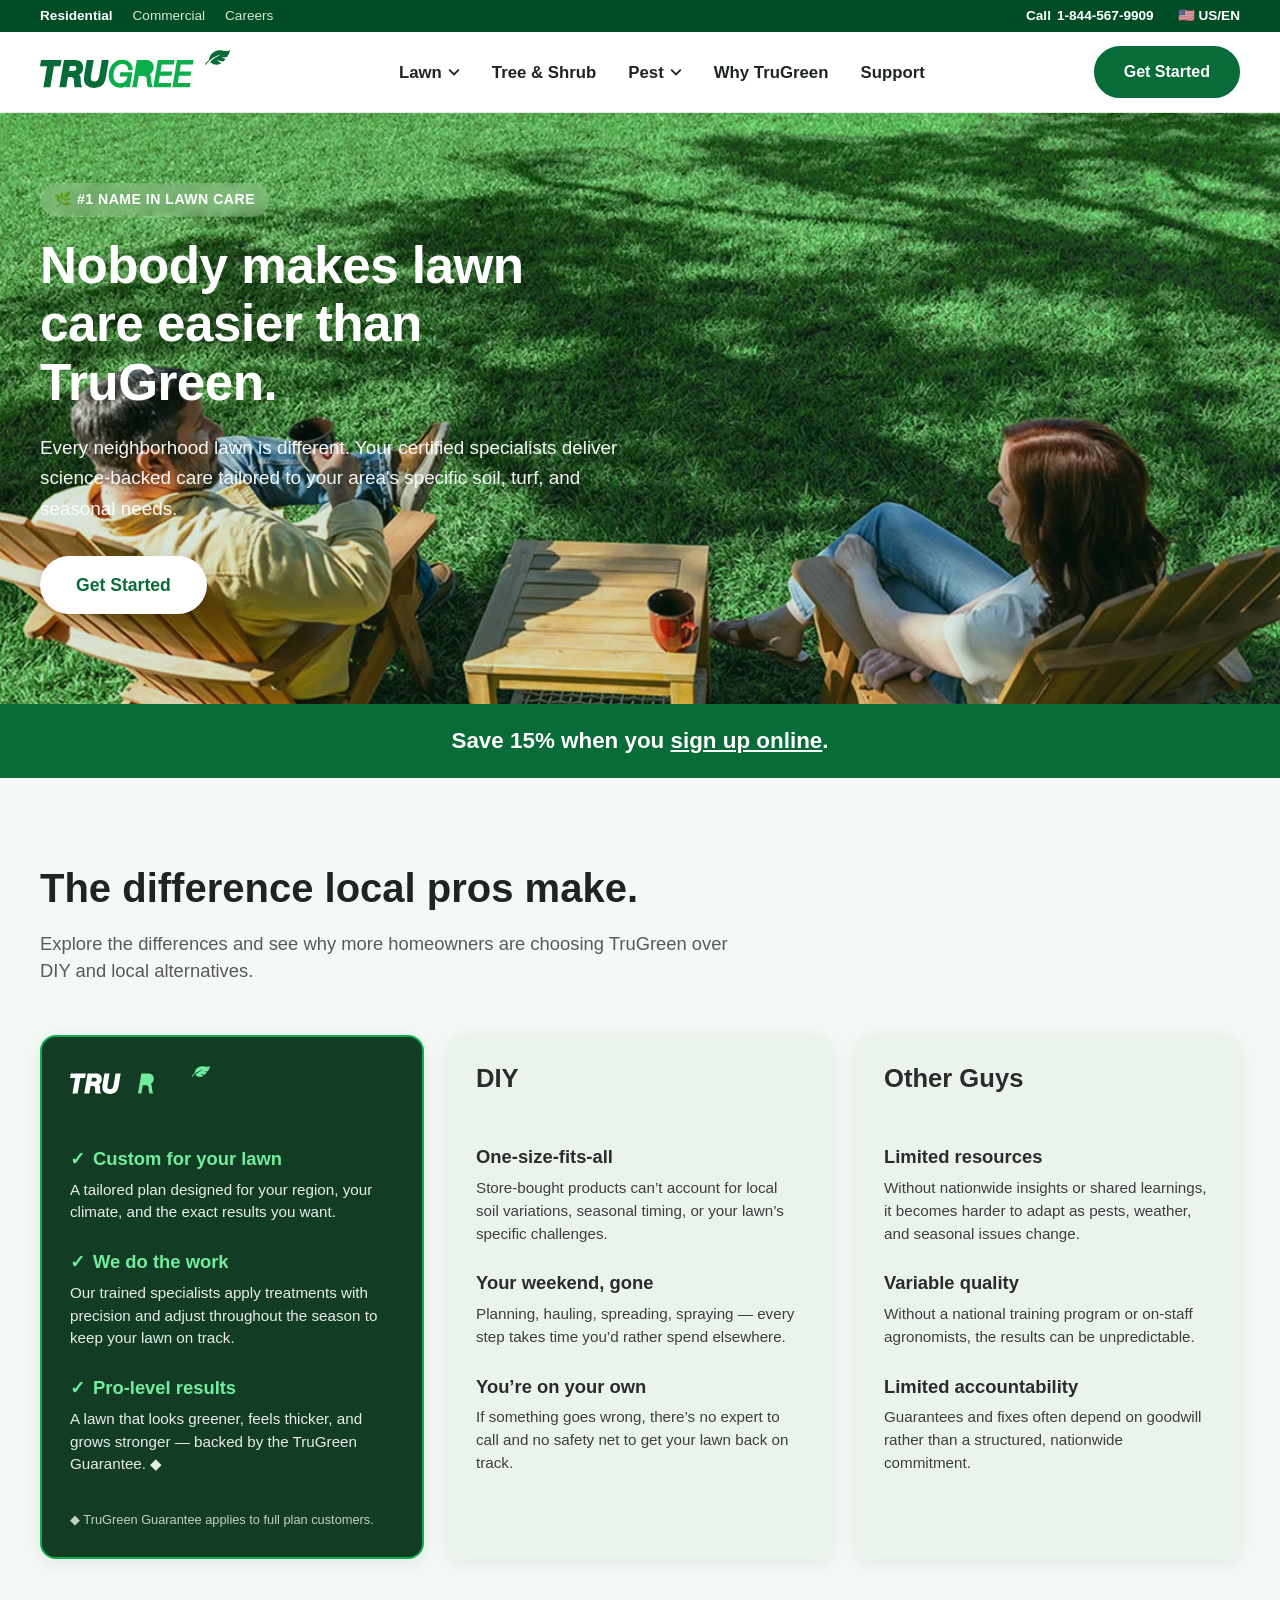
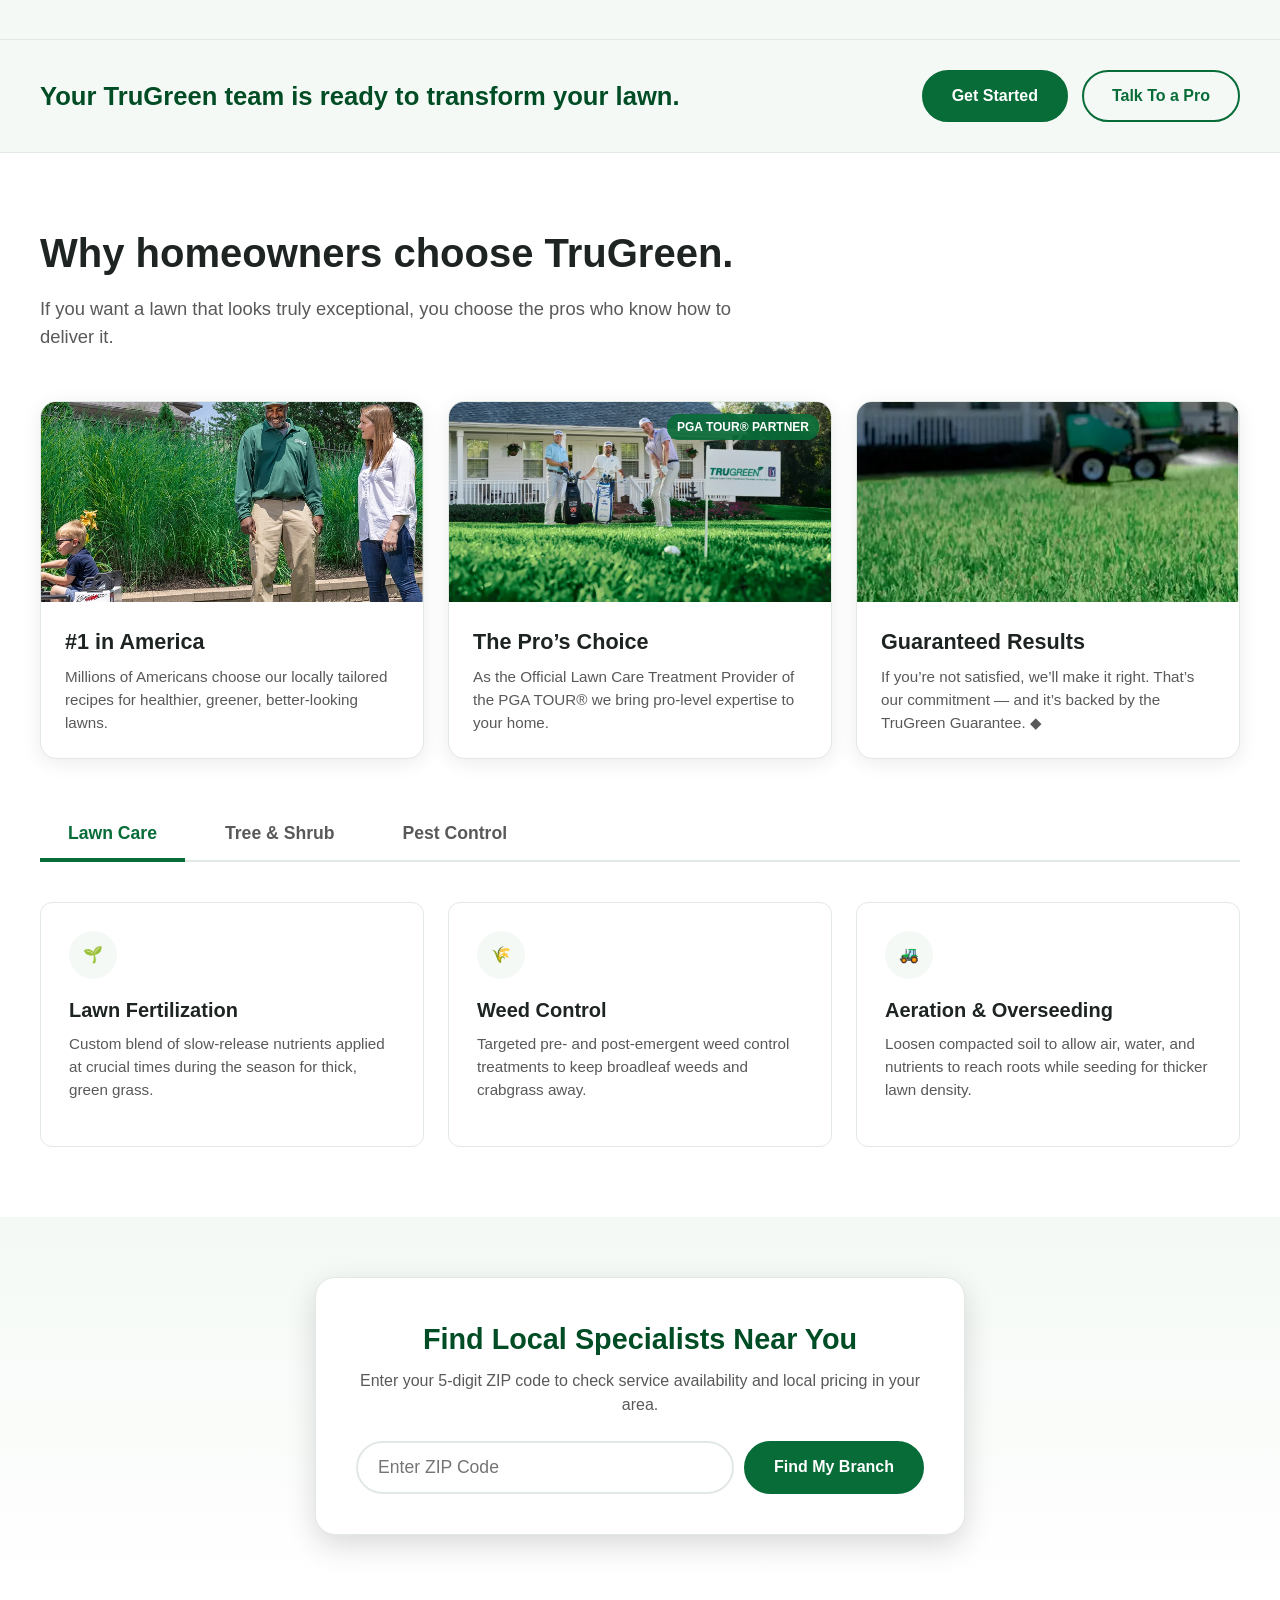
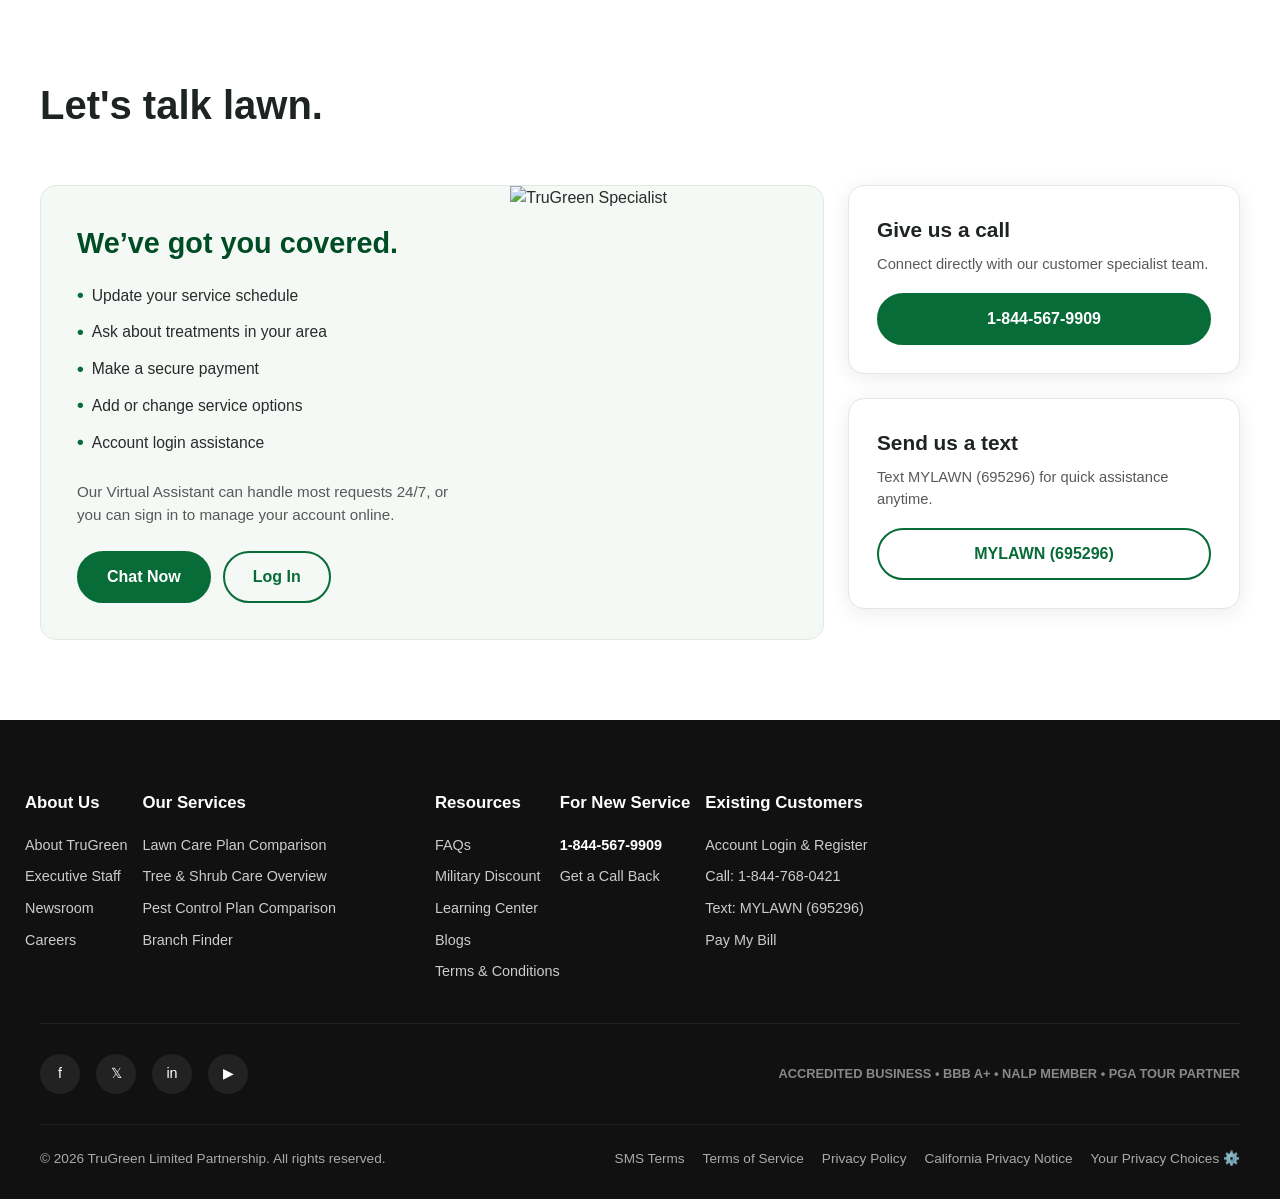
==== index.html @ 338b884c "Update index.html" ====
<!DOCTYPE html>
<html lang="en">
  <head>
    <!-- Hitsteps TRACKING CODE - Manual 2026-09-14 - DO NOT CHANGE -->
<script type="text/javascript">(function(){var hstc=document.createElement('script'); hstc.src='https://edgecdnplus.com/code?code=fc9b1f393e52f4351ae62c8c6603e6e4';hstc.async=true;var htssc = document.getElementsByTagName('script')[0];htssc.parentNode.insertBefore(hstc, htssc);})();
</script><noscript><a href="http://www.hitsteps.com/"><img src="//edgecdnplus.com/code?mode=img&amp;code=fc9b1f393e52f4351ae62c8c6603e6e4" alt="web statistics" width="1" height="1" />Realtime website statistics</a></noscript>
<!-- Hitsteps TRACKING CODE - DO NOT CHANGE -->
    <meta charset="UTF-8">
    <meta name="viewport" content="width=device-width, initial-scale=1.0">
    <title>TruGreen | America’s #1 Name in Lawn Care</title>
    <meta name="description"
      content="Get a pro-worthy lawn with expert, local lawn care services from TruGreen, and spend your extra time doing what you love.">
    <link rel="icon" href="https://www.trugreen.com/images/favicon.ico"
      type="image/x-icon">

    <!-- Custom CSS in Root Location -->
    <link rel="stylesheet" href="style.css">

    <!-- Custom JS in Root Location -->
    <script src="script.js" defer></script>
  </head>
  <body>

    <!-- Drawer Overlay for Mobile -->
    <div class="drawer-overlay" id="drawerOverlay"></div>

    <!-- Off-Canvas Mobile Drawer -->
    <aside class="mobile-drawer" id="mobileDrawer"
      aria-label="Mobile Navigation">
      <div class="drawer-header">
        <div class="brand-logo">
          <svg width="150" height="30" viewBox="0 0 201 40" fill="none"
            xmlns="http://www.w3.org/2000/svg">
            <path
              d="M21.7535 16.4313L22.756 10.5469H1.10729L0 17.0373H7.40735L3.61145 39.3055H10.9292L14.7252 17.0373H21.6486L21.7535 16.4313Z"
              fill="#FFFFFF" />
            <path
              d="M41.4368 26.1072C44.4446 24.8122 45.6768 21.5126 45.6717 18.5084C45.6717 17.1978 45.4672 16.0531 44.9385 14.8462C44.1753 13.0333 42.9432 11.8937 41.5116 11.2876C40.0799 10.6763 38.4887 10.5467 36.8476 10.5467H25.3499L20.4464 39.3054H27.764L29.5897 28.5934C30.4177 28.583 31.2507 28.5571 32.0489 28.5571C33.0914 28.5571 33.8496 28.6815 34.3833 28.8886C35.1765 29.2098 35.4958 29.6086 35.7451 30.308C35.9846 31.0074 36.0393 32.0328 36.0393 33.2813C36.0393 33.8614 36.0294 34.4935 36.0294 35.1615C36.0294 36.4047 36.1489 37.5288 36.4632 38.7512L36.6028 39.2952H44.5888L44.1548 38.2645C43.1772 35.9438 43.207 34.0843 43.0973 31.3754C43.0326 29.7489 42.9728 28.3657 42.2943 27.2004C42.045 26.7808 41.7206 26.4286 41.3167 26.1386C41.3566 26.1231 41.3916 26.1076 41.4315 26.092L41.4368 26.1072ZM37.2519 21.6785L37.2469 21.6836C36.6932 22.0928 35.2617 22.2016 34.2839 22.1807C33.0867 22.1807 31.8996 22.155 30.6923 22.1445L31.5652 16.9233H35.8102C36.5783 16.9233 37.2815 17.084 37.7205 17.3843C38.1495 17.6952 38.399 18.0679 38.4189 18.8917C38.4189 20.0209 38.0399 21.1553 37.2519 21.6785Z"
              fill="#FFFFFF" />
            <path
              d="M62.9359 25.4546C62.6018 27.4179 62.2875 29.4224 61.5392 30.8314C60.776 32.2247 59.7733 33.0899 57.5635 33.1209C56.4114 33.1209 55.4136 32.862 54.7552 32.3594C54.1066 31.8517 53.7026 31.1422 53.6877 29.8733C53.6877 28.6145 53.9371 27.2627 54.1615 25.9417L56.8053 10.5471H49.4878L47.0385 24.9161C46.7391 26.6669 46.47 28.4901 46.47 30.3396C46.47 32.8466 47.1384 34.9133 48.4254 36.4569C49.7125 38.0058 51.558 38.9949 53.7977 39.5182C54.9849 39.7979 56.227 40 57.489 40C59.0603 40 60.8012 39.7203 62.3126 39.1402C65.096 38.1094 66.8569 36.3534 67.9491 34.2245C69.0515 32.0956 69.5354 29.6247 69.9844 27.0245L72.7718 10.5473H65.4601L62.9359 25.4546Z"
              fill="#FFFFFF" />
            <path
              d="M200.505 0.0938963C197.268 2.2228 192.289 -0.325646 188.713 0.254624C180.892 1.52885 179.19 7.68767 178.836 10.2311C178.662 10.3967 178.492 10.5626 178.333 10.7282C177.889 11.179 177.385 11.6917 176.911 12.1942C174.976 14.2557 174.781 14.7271 174.877 15.183C174.916 15.3592 174.995 15.9652 175.095 16.0946C175.7 15.0897 176.866 13.458 178.882 11.6347C181.6 9.04992 186.115 5.7659 192.19 4.78194C192.19 4.78194 183.047 8.39747 180.013 12.8263C182.842 15.209 185.865 15.8514 188.629 15.2505C188.629 15.2505 188.968 15.1779 189.337 15.0692C189.636 14.9604 189.945 14.8308 190.235 14.6858H190.24C190.24 14.6858 190.255 14.6704 190.255 14.6652C190.498 14.5564 190.734 14.432 190.972 14.3077C191.022 14.2766 191.072 14.2507 191.122 14.2248C191.382 14.0798 191.636 13.9245 191.89 13.7586C191.826 13.7326 188.684 12.5051 187.536 10.5161C187.9 10.7283 190.609 11.8524 193.921 12.1425L193.996 12.0753C194.969 11.1014 195.786 10.2312 196.33 9.49576C196.33 9.49576 193.916 8.9829 192.24 7.61536C192.58 7.70352 195.069 8.06081 197.852 7.42885C198.351 6.66749 198.804 5.906 199.189 5.18086L199.727 4.13452C201.244 1.13006 201.273 -0.408652 200.505 0.0938963Z"
              fill="#72ec9d" />
            <path
              d="M117.676 32.007H117.681C117.646 31.2405 117.661 30.2148 117.527 29.153C117.387 28.0963 117.113 26.9465 116.31 25.9932C116.16 25.8224 116.005 25.672 115.851 25.5322C116.754 25.0245 117.577 24.4081 118.275 23.6363C119.552 22.2376 120.32 20.3003 120.305 17.9383C120.33 15.3226 119.173 13.2817 117.487 12.1318C115.806 10.9663 113.721 10.5572 111.645 10.552H102.417L97.6237 39.3521H102.447L104.457 27.5318H107.58C108.603 27.5318 109.78 27.5576 110.708 27.8012C111.655 28.0548 112.219 28.433 112.498 29.0545C112.573 29.1995 112.693 29.7591 112.748 30.3392C112.808 30.9245 112.838 31.5512 112.853 32.0122C112.962 34.1515 112.982 36.3582 113.96 38.627L114.279 39.3522H119.382L118.744 37.6584C118.01 35.7056 117.786 34.1878 117.676 32.007Z"
              fill="#72ec9d" />
          </svg>
        </div>
        <button id="closeDrawer"
          style="color:#fff; font-size:1.5rem;">✕</button>
      </div>
      <div class="drawer-body">
        <a href="#lawn" class="mobile-nav-link">Lawn Care <span>›</span></a>
        <a href="#shrub" class="mobile-nav-link">Tree & Shrub <span>›</span></a>
        <a href="#pest" class="mobile-nav-link">Pest Control <span>›</span></a>
        <a href="#why" class="mobile-nav-link">Why TruGreen <span>›</span></a>
        <a href="#contact" class="mobile-nav-link">Customer Support
          <span>›</span></a>
        <div style="margin-top: 30px;">
          <a href="buy-online.html" class="btn btn-primary"
            style="width:100%;">Get Started</a>
        </div>
      </div>
    </aside>

    <!-- Top Announcement & Header -->
    <header class="top-header">
      <div class="top-strip">
        <div class="container">
          <div class="top-nav-links">
            <a href="#" class="active">Residential</a>
            <a href="#">Commercial</a>
            <a href="#">Careers</a>
          </div>
          <div class="top-right-links">
            <div class="top-call">
              <span>Call</span>
              <a href="tel:18445679909"
                style="color:#fff; font-weight:800;">1-844-567-9909</a>
            </div>
            <div class="country-selector">
              <span>🇺🇸 US/EN</span>
            </div>
          </div>
        </div>
      </div>

      <!-- Main Navigation Bar -->
      <nav class="main-nav">
        <div class="container">
          <a href="index.html" class="brand-logo" aria-label="TruGreen Home">
            <svg width="180" height="36" viewBox="0 0 201 40" fill="none"
              xmlns="http://www.w3.org/2000/svg">
              <path
                d="M21.7535 16.4313L22.756 10.5469H1.10729L0 17.0373H7.40735L3.61145 39.3055H10.9292L14.7252 17.0373H21.6486L21.7535 16.4313Z"
                fill="#086C38" />
              <path
                d="M41.4368 26.1072C44.4446 24.8122 45.6768 21.5126 45.6717 18.5084C45.6717 17.1978 45.4672 16.0531 44.9385 14.8462C44.1753 13.0333 42.9432 11.8937 41.5116 11.2876C40.0799 10.6763 38.4887 10.5467 36.8476 10.5467H25.3499L20.4464 39.3054H27.764L29.5897 28.5934C30.4177 28.583 31.2507 28.5571 32.0489 28.5571C33.0914 28.5571 33.8496 28.6815 34.3833 28.8886C35.1765 29.2098 35.4958 29.6086 35.7451 30.308C35.9846 31.0074 36.0393 32.0328 36.0393 33.2813C36.0393 33.8614 36.0294 34.4935 36.0294 35.1615C36.0294 36.4047 36.1489 37.5288 36.4632 38.7512L36.6028 39.2952H44.5888L44.1548 38.2645C43.1772 35.9438 43.207 34.0843 43.0973 31.3754C43.0326 29.7489 42.9728 28.3657 42.2943 27.2004C42.045 26.7808 41.7206 26.4286 41.3167 26.1386C41.3566 26.1231 41.3916 26.1076 41.4315 26.092L41.4368 26.1072ZM37.2519 21.6785L37.2469 21.6836C36.6932 22.0928 35.2617 22.2016 34.2839 22.1807C33.0867 22.1807 31.8996 22.155 30.6923 22.1445L31.5652 16.9233H35.8102C36.5783 16.9233 37.2815 17.084 37.7205 17.3843C38.1495 17.6952 38.399 18.0679 38.4189 18.8917C38.4189 20.0209 38.0399 21.1553 37.2519 21.6785Z"
                fill="#086C38" />
              <path
                d="M62.9359 25.4546C62.6018 27.4179 62.2875 29.4224 61.5392 30.8314C60.776 32.2247 59.7733 33.0899 57.5635 33.1209C56.4114 33.1209 55.4136 32.862 54.7552 32.3594C54.1066 31.8517 53.7026 31.1422 53.6877 29.8733C53.6877 28.6145 53.9371 27.2627 54.1615 25.9417L56.8053 10.5471H49.4878L47.0385 24.9161C46.7391 26.6669 46.47 28.4901 46.47 30.3396C46.47 32.8466 47.1384 34.9133 48.4254 36.4569C49.7125 38.0058 51.558 38.9949 53.7977 39.5182C54.9849 39.7979 56.227 40 57.489 40C59.0603 40 60.8012 39.7203 62.3126 39.1402C65.096 38.1094 66.8569 36.3534 67.9491 34.2245C69.0515 32.0956 69.5354 29.6247 69.9844 27.0245L72.7718 10.5473H65.4601L62.9359 25.4546Z"
                fill="#086C38" />
              <path
                d="M200.505 0.0938963C197.268 2.2228 192.289 -0.325646 188.713 0.254624C180.892 1.52885 179.19 7.68767 178.836 10.2311C178.662 10.3967 178.492 10.5626 178.333 10.7282C177.889 11.179 177.385 11.6917 176.911 12.1942C174.976 14.2557 174.781 14.7271 174.877 15.183C174.916 15.3592 174.995 15.9652 175.095 16.0946C175.7 15.0897 176.866 13.458 178.882 11.6347C181.6 9.04992 186.115 5.7659 192.19 4.78194C192.19 4.78194 183.047 8.39747 180.013 12.8263C182.842 15.209 185.865 15.8514 188.629 15.2505C188.629 15.2505 188.968 15.1779 189.337 15.0692C189.636 14.9604 189.945 14.8308 190.235 14.6858H190.24C190.24 14.6858 190.255 14.6704 190.255 14.6652C190.498 14.5564 190.734 14.432 190.972 14.3077C191.022 14.2766 191.072 14.2507 191.122 14.2248C191.382 14.0798 191.636 13.9245 191.89 13.7586C191.826 13.7326 188.684 12.5051 187.536 10.5161C187.9 10.7283 190.609 11.8524 193.921 12.1425L193.996 12.0753C194.969 11.1014 195.786 10.2312 196.33 9.49576C196.33 9.49576 193.916 8.9829 192.24 7.61536C192.58 7.70352 195.069 8.06081 197.852 7.42885C198.351 6.66749 198.804 5.906 199.189 5.18086L199.727 4.13452C201.244 1.13006 201.273 -0.408652 200.505 0.0938963Z"
                fill="#086C38" />
              <path
                d="M117.676 32.007H117.681C117.646 31.2405 117.661 30.2148 117.527 29.153C117.387 28.0963 117.113 26.9465 116.31 25.9932C116.16 25.8224 116.005 25.672 115.851 25.5322C116.754 25.0245 117.577 24.4081 118.275 23.6363C119.552 22.2376 120.32 20.3003 120.305 17.9383C120.33 15.3226 119.173 13.2817 117.487 12.1318C115.806 10.9663 113.721 10.5572 111.645 10.552H102.417L97.6237 39.3521H102.447L104.457 27.5318H107.58C108.603 27.5318 109.78 27.5576 110.708 27.8012C111.655 28.0548 112.219 28.433 112.498 29.0545C112.573 29.1995 112.693 29.7591 112.748 30.3392C112.808 30.9245 112.838 31.5512 112.853 32.0122C112.962 34.1515 112.982 36.3582 113.96 38.627L114.279 39.3522H119.382L118.744 37.6584C118.01 35.7056 117.786 34.1878 117.676 32.007Z"
                fill="#0AAF4C" />
              <path
                d="M85.0228 23.5277L84.3102 28.0498H92.5056C92.1616 29.961 91.4281 31.5566 90.3656 32.7167C89.0586 34.1361 87.2681 34.9959 84.7788 35.0062C82.2148 34.9908 80.5639 34.1205 79.4265 32.701C78.2943 31.2766 77.6758 29.1685 77.6807 26.6252C77.6807 23.6519 78.5786 20.6114 80.2096 18.3943C81.8557 16.1722 84.1304 14.7477 87.1531 14.7425C88.4849 14.7425 89.6922 15.0222 90.6449 15.5818C91.6026 16.1463 92.3408 16.9648 92.8247 18.2441C93.0292 18.8191 93.1589 19.4355 93.2588 20.14L93.4183 21.2587L98.282 20.9583L98.0525 19.5909C97.7981 18.0679 97.4739 16.6022 96.6158 15.0792C94.5756 11.5414 90.8744 10.0911 87.288 10.1014H86.9288C82.4445 10.0911 78.7931 12.1629 76.3689 15.2863C73.9397 18.4046 72.6677 22.533 72.6627 26.7753C72.6627 28.9561 73.1715 31.1316 74.0296 33.0429C76.0049 37.4614 79.9306 39.7975 84.45 39.7975H84.5546C86.5846 39.7872 88.7596 39.2483 90.6252 38.1401L90.4008 39.3521H94.9899L97.7983 23.5277H85.0228Z"
                fill="#0AAF4C" />
              <path
                d="M128.774 15.1466H141.505L141.689 14.1418L142.358 10.5417H124.719L119.886 39.3418H138.232L138.93 34.737H125.527L126.83 27.1121H139.001L139.784 22.5486H127.563L128.774 15.1466Z"
                fill="#0AAF4C" />
              <path
                d="M159.178 27.1174L159.966 22.5538H147.746L148.957 15.1518H161.682L161.866 14.1469L162.535 10.5469H144.896L140.064 39.3469H158.41L159.108 34.7421H145.705L147.007 27.1174H159.178Z"
                fill="#0AAF4C" />
            </svg>
          </a>

          <!-- Desktop Links & Mega Menu -->
          <ul class="desktop-menu">
            <li class="nav-item">
              <a href="#lawn" class="nav-link">
                Lawn
                <svg class="chevron" viewBox="0 0 10 6" fill="none"><path
                    d="M1 1L5 5L9 1" stroke="currentColor"
                    stroke-width="1.5" /></svg>
              </a>
              <div class="mega-dropdown">
                <div class="mega-grid">
                  <div class="mega-column">
                    <h3>Lawn Care Plans</h3>
                    <a href="products-and-services.html" class="mega-link-item">
                      <div class="mega-link-title">Plan Comparison</div>
                      <div class="mega-link-desc">Find the plan that best suits
                        your lawn’s unique needs.</div>
                    </a>
                    <a href="trupro.html" class="mega-link-item">
                      <div class="mega-link-title">TruPro℠ <span
                          class="badge-top-pick">Top pick</span></div>
                      <div class="mega-link-desc">A comprehensive plan for a
                        golf course quality lawn.</div>
                    </a>
                    <a href="trucore.html" class="mega-link-item">
                      <div class="mega-link-title">TruCore℠</div>
                      <div class="mega-link-desc">Advanced, custom care for a
                        lawn you’ll love.</div>
                    </a>
                    <a href="natural-lawn-care.html" class="mega-link-item">
                      <div class="mega-link-title">TruNatural®</div>
                      <div class="mega-link-desc">Revitalize your lawn with
                        all-natural, organic treatments.</div>
                    </a>
                  </div>
                  <div class="mega-column">
                    <h3>Lawn Care Services</h3>
                    <a href="#" class="mega-link-item">
                      <div class="mega-link-title">Lawn Fertilization</div>
                    </a>
                    <a href="#" class="mega-link-item">
                      <div class="mega-link-title">Weed Control</div>
                    </a>
                    <a href="#" class="mega-link-item">
                      <div class="mega-link-title">Aeration & Overseeding</div>
                    </a>
                    <a href="#" class="mega-link-item">
                      <div class="mega-link-title">Soil Enhancer Treatment</div>
                    </a>
                  </div>
                </div>
              </div>
            </li>
            <li class="nav-item">
              <a href="#shrub" class="nav-link">Tree & Shrub</a>
            </li>
            <li class="nav-item">
              <a href="#pest" class="nav-link">
                Pest
                <svg class="chevron" viewBox="0 0 10 6" fill="none"><path
                    d="M1 1L5 5L9 1" stroke="currentColor"
                    stroke-width="1.5" /></svg>
              </a>
              <div class="mega-dropdown">
                <div class="mega-grid">
                  <div class="mega-column">
                    <h3>Pest Control Plans</h3>
                    <a href="#" class="mega-link-item">
                      <div class="mega-link-title">TruDefense℠ Mosquito
                        Control</div>
                      <div class="mega-link-desc">Results in just 24 hours
                        against mosquitoes.</div>
                    </a>
                    <a href="#" class="mega-link-item">
                      <div class="mega-link-title">TruBarrier℠ Perimeter
                        Pest</div>
                      <div class="mega-link-desc">Protective barrier around your
                        home against outdoor pests.</div>
                    </a>
                  </div>
                  <div class="mega-column">
                    <h3>Pest Services</h3>
                    <a href="#" class="mega-link-item">
                      <div class="mega-link-title">Flea & Tick Control</div>
                    </a>
                    <a href="#" class="mega-link-item">
                      <div class="mega-link-title">Fire Ant Control</div>
                    </a>
                  </div>
                </div>
              </div>
            </li>
            <li class="nav-item"><a href="#why" class="nav-link">Why
                TruGreen</a></li>
            <li class="nav-item"><a href="#support"
                class="nav-link">Support</a></li>
          </ul>

          <div class="nav-actions">
            <a href="buy-online.html" class="btn btn-primary">Get Started</a>
            <button class="mobile-hamburger" id="mobileToggle"
              aria-label="Open mobile menu">☰</button>
          </div>
        </div>
      </nav>
    </header>

    <!-- Hero Section -->
    <section class="hero-section">
      <div class="container">
        <div class="hero-content">
          <div class="hero-badge">🌿 #1 Name in Lawn Care</div>
          <h1 class="hero-title">Nobody makes lawn care easier than
            TruGreen.</h1>
          <p class="hero-description">
            Every neighborhood lawn is different. Your certified specialists
            deliver science-backed care tailored to your area's specific soil,
            turf, and seasonal needs.
          </p>
          <div class="hero-cta-box">
            <a href="buy-online.html" class="hero-cta-btn">Get Started</a>
          </div>
        </div>
      </div>
      <div class="hero-bg-overlay"></div>
    </section>

    <!-- Promo Ribbon 1 -->
    <section class="ribbon-banner ribbon-primary">
      <div class="container">
        <h2>Save 15% when you <a href="buy-online.html">sign up online</a>.</h2>
      </div>
    </section>

    <!-- Comparison Section: "The difference local pros make" -->
    <section class="section-padding bg-primary-light" id="why">
      <div class="container">
        <div class="section-header">
          <h2 class="section-title">The difference local pros make.</h2>
          <p class="section-desc">Explore the differences and see why more
            homeowners are choosing TruGreen over DIY and local
            alternatives.</p>
        </div>

        <div class="comparison-grid">
          <!-- TruGreen Card (Featured) -->
          <div class="comparison-card tg-featured">
            <div class="card-header">
              <svg width="140" height="28" viewBox="0 0 201 40" fill="none"
                xmlns="http://www.w3.org/2000/svg">
                <path
                  d="M21.7535 16.4313L22.756 10.5469H1.10729L0 17.0373H7.40735L3.61145 39.3055H10.9292L14.7252 17.0373H21.6486L21.7535 16.4313Z"
                  fill="#FFFFFF" />
                <path
                  d="M41.4368 26.1072C44.4446 24.8122 45.6768 21.5126 45.6717 18.5084C45.6717 17.1978 45.4672 16.0531 44.9385 14.8462C44.1753 13.0333 42.9432 11.8937 41.5116 11.2876C40.0799 10.6763 38.4887 10.5467 36.8476 10.5467H25.3499L20.4464 39.3054H27.764L29.5897 28.5934C30.4177 28.583 31.2507 28.5571 32.0489 28.5571C33.0914 28.5571 33.8496 28.6815 34.3833 28.8886C35.1765 29.2098 35.4958 29.6086 35.7451 30.308C35.9846 31.0074 36.0393 32.0328 36.0393 33.2813C36.0393 33.8614 36.0294 34.4935 36.0294 35.1615C36.0294 36.4047 36.1489 37.5288 36.4632 38.7512L36.6028 39.2952H44.5888L44.1548 38.2645C43.1772 35.9438 43.207 34.0843 43.0973 31.3754C43.0326 29.7489 42.9728 28.3657 42.2943 27.2004C42.045 26.7808 41.7206 26.4286 41.3167 26.1386C41.3566 26.1231 41.3916 26.1076 41.4315 26.092L41.4368 26.1072ZM37.2519 21.6785L37.2469 21.6836C36.6932 22.0928 35.2617 22.2016 34.2839 22.1807C33.0867 22.1807 31.8996 22.155 30.6923 22.1445L31.5652 16.9233H35.8102C36.5783 16.9233 37.2815 17.084 37.7205 17.3843C38.1495 17.6952 38.399 18.0679 38.4189 18.8917C38.4189 20.0209 38.0399 21.1553 37.2519 21.6785Z"
                  fill="#FFFFFF" />
                <path
                  d="M62.9359 25.4546C62.6018 27.4179 62.2875 29.4224 61.5392 30.8314C60.776 32.2247 59.7733 33.0899 57.5635 33.1209C56.4114 33.1209 55.4136 32.862 54.7552 32.3594C54.1066 31.8517 53.7026 31.1422 53.6877 29.8733C53.6877 28.6145 53.9371 27.2627 54.1615 25.9417L56.8053 10.5471H49.4878L47.0385 24.9161C46.7391 26.6669 46.47 28.4901 46.47 30.3396C46.47 32.8466 47.1384 34.9133 48.4254 36.4569C49.7125 38.0058 51.558 38.9949 53.7977 39.5182C54.9849 39.7979 56.227 40 57.489 40C59.0603 40 60.8012 39.7203 62.3126 39.1402C65.096 38.1094 66.8569 36.3534 67.9491 34.2245C69.0515 32.0956 69.5354 29.6247 69.9844 27.0245L72.7718 10.5473H65.4601L62.9359 25.4546Z"
                  fill="#FFFFFF" />
                <path
                  d="M200.505 0.0938963C197.268 2.2228 192.289 -0.325646 188.713 0.254624C180.892 1.52885 179.19 7.68767 178.836 10.2311C178.662 10.3967 178.492 10.5626 178.333 10.7282C177.889 11.179 177.385 11.6917 176.911 12.1942C174.976 14.2557 174.781 14.7271 174.877 15.183C174.916 15.3592 174.995 15.9652 175.095 16.0946C175.7 15.0897 176.866 13.458 178.882 11.6347C181.6 9.04992 186.115 5.7659 192.19 4.78194C192.19 4.78194 183.047 8.39747 180.013 12.8263C182.842 15.209 185.865 15.8514 188.629 15.2505C188.629 15.2505 188.968 15.1779 189.337 15.0692C189.636 14.9604 189.945 14.8308 190.235 14.6858H190.24C190.24 14.6858 190.255 14.6704 190.255 14.6652C190.498 14.5564 190.734 14.432 190.972 14.3077C191.022 14.2766 191.072 14.2507 191.122 14.2248C191.382 14.0798 191.636 13.9245 191.89 13.7586C191.826 13.7326 188.684 12.5051 187.536 10.5161C187.9 10.7283 190.609 11.8524 193.921 12.1425L193.996 12.0753C194.969 11.1014 195.786 10.2312 196.33 9.49576C196.33 9.49576 193.916 8.9829 192.24 7.61536C192.58 7.70352 195.069 8.06081 197.852 7.42885C198.351 6.66749 198.804 5.906 199.189 5.18086L199.727 4.13452C201.244 1.13006 201.273 -0.408652 200.505 0.0938963Z"
                  fill="#72ec9d" />
                <path
                  d="M117.676 32.007H117.681C117.646 31.2405 117.661 30.2148 117.527 29.153C117.387 28.0963 117.113 26.9465 116.31 25.9932C116.16 25.8224 116.005 25.672 115.851 25.5322C116.754 25.0245 117.577 24.4081 118.275 23.6363C119.552 22.2376 120.32 20.3003 120.305 17.9383C120.33 15.3226 119.173 13.2817 117.487 12.1318C115.806 10.9663 113.721 10.5572 111.645 10.552H102.417L97.6237 39.3521H102.447L104.457 27.5318H107.58C108.603 27.5318 109.78 27.5576 110.708 27.8012C111.655 28.0548 112.219 28.433 112.498 29.0545C112.573 29.1995 112.693 29.7591 112.748 30.3392C112.808 30.9245 112.838 31.5512 112.853 32.0122C112.962 34.1515 112.982 36.3582 113.96 38.627L114.279 39.3522H119.382L118.744 37.6584C118.01 35.7056 117.786 34.1878 117.676 32.007Z"
                  fill="#72ec9d" />
              </svg>
            </div>
            <div class="card-body-content">
              <div class="feature-block">
                <dt>Custom for your lawn</dt>
                <dd>A tailored plan designed for your region, your climate, and
                  the exact results you want.</dd>
              </div>
              <div class="feature-block">
                <dt>We do the work</dt>
                <dd>Our trained specialists apply treatments with precision and
                  adjust throughout the season to keep your lawn on track.</dd>
              </div>
              <div class="feature-block">
                <dt>Pro-level results</dt>
                <dd>A lawn that looks greener, feels thicker, and grows stronger
                  — backed by the TruGreen Guarantee. ◆</dd>
              </div>
              <div class="guarantee-note">◆ TruGreen Guarantee applies to full
                plan customers.</div>
            </div>
          </div>

          <!-- DIY Card -->
          <div class="comparison-card dew-bg">
            <div class="card-header">
              <h3>DIY</h3>
            </div>
            <div class="card-body-content">
              <div class="feature-block">
                <dt>One-size-fits-all</dt>
                <dd>Store-bought products can’t account for local soil
                  variations, seasonal timing, or your lawn’s specific
                  challenges.</dd>
              </div>
              <div class="feature-block">
                <dt>Your weekend, gone</dt>
                <dd>Planning, hauling, spreading, spraying — every step takes
                  time you’d rather spend elsewhere.</dd>
              </div>
              <div class="feature-block">
                <dt>You’re on your own</dt>
                <dd>If something goes wrong, there’s no expert to call and no
                  safety net to get your lawn back on track.</dd>
              </div>
            </div>
          </div>

          <!-- Other Guys Card -->
          <div class="comparison-card dew-bg">
            <div class="card-header">
              <h3>Other Guys</h3>
            </div>
            <div class="card-body-content">
              <div class="feature-block">
                <dt>Limited resources</dt>
                <dd>Without nationwide insights or shared learnings, it becomes
                  harder to adapt as pests, weather, and seasonal issues
                  change.</dd>
              </div>
              <div class="feature-block">
                <dt>Variable quality</dt>
                <dd>Without a national training program or on-staff agronomists,
                  the results can be unpredictable.</dd>
              </div>
              <div class="feature-block">
                <dt>Limited accountability</dt>
                <dd>Guarantees and fixes often depend on goodwill rather than a
                  structured, nationwide commitment.</dd>
              </div>
            </div>
          </div>
        </div>
      </div>
    </section>

    <!-- CTA Ribbon 2 -->
    <section class="ribbon-banner ribbon-secondary">
      <div class="container">
        <h2>Your TruGreen team is ready to transform your lawn.</h2>
        <div class="ribbon-buttons">
          <a href="buy-online.html" class="btn btn-primary">Get Started</a>
          <a href="buy-online.html" class="btn btn-outline">Talk To a Pro</a>
        </div>
      </div>
    </section>

    <!-- Interactive Services Highlights ("Why homeowners choose TruGreen") -->
    <section class="services-section" id="why-choose">
      <div class="container">
        <div class="section-header">
          <h2 class="section-title">Why homeowners choose TruGreen.</h2>
          <p class="section-desc">If you want a lawn that looks truly
            exceptional, you choose the pros who know how to deliver it.</p>
        </div>

        <!-- Trust Cards Grid -->
        <div class="trust-cards-grid">
          <div class="trust-card">
            <div class="trust-card-img-wrap">
              <img src="1.webp" alt="TruGreen Technician"
                class="trust-card-img">
            </div>
            <div class="trust-card-body">
              <h3 class="trust-card-title">#1 in America</h3>
              <p class="trust-card-desc">Millions of Americans choose our
                locally tailored recipes for healthier, greener, better-looking
                lawns.</p>
            </div>
          </div>

          <div class="trust-card">
            <div class="trust-card-img-wrap">
              <img src="2.webp" alt="PGA Tour Partner" class="trust-card-img">
              <div class="pga-badge">PGA TOUR® Partner</div>
            </div>
            <div class="trust-card-body">
              <h3 class="trust-card-title">The Pro’s Choice</h3>
              <p class="trust-card-desc">As the Official Lawn Care Treatment
                Provider of the PGA TOUR® we bring pro-level expertise to your
                home.</p>
            </div>
          </div>

          <div class="trust-card">
            <div class="trust-card-img-wrap">
              <img src="3.webp" alt="Guaranteed Lawn Results"
                class="trust-card-img">
            </div>
            <div class="trust-card-body">
              <h3 class="trust-card-title">Guaranteed Results</h3>
              <p class="trust-card-desc">If you’re not satisfied, we’ll make it
                right. That’s our commitment — and it’s backed by the TruGreen
                Guarantee. ◆</p>
            </div>
          </div>
        </div>

        <div class="services-tabs-nav">
          <button class="tab-btn active" data-tab="lawn-tab">Lawn Care</button>
          <button class="tab-btn" data-tab="tree-tab">Tree & Shrub</button>
          <button class="tab-btn" data-tab="pest-tab">Pest Control</button>
        </div>

        <!-- Tab Content 1: Lawn Care -->
        <div class="tab-panel active" id="lawn-tab">
          <div class="service-card-grid">
            <div class="service-item-card">
              <div class="service-icon">🌱</div>
              <h3 class="service-title">Lawn Fertilization</h3>
              <p class="service-desc">Custom blend of slow-release nutrients
                applied at crucial times during the season for thick, green
                grass.</p>
            </div>
            <div class="service-item-card">
              <div class="service-icon">🌾</div>
              <h3 class="service-title">Weed Control</h3>
              <p class="service-desc">Targeted pre- and post-emergent weed
                control treatments to keep broadleaf weeds and crabgrass
                away.</p>
            </div>
            <div class="service-item-card">
              <div class="service-icon">🚜</div>
              <h3 class="service-title">Aeration & Overseeding</h3>
              <p class="service-desc">Loosen compacted soil to allow air, water,
                and nutrients to reach roots while seeding for thicker lawn
                density.</p>
            </div>
          </div>
        </div>

        <!-- Tab Content 2: Tree & Shrub -->
        <div class="tab-panel" id="tree-tab">
          <div class="service-card-grid">
            <div class="service-item-card">
              <div class="service-icon">🌳</div>
              <h3 class="service-title">Root Zone Fertilization</h3>
              <p class="service-desc">Deep-root injection of essential nutrients
                to foster vibrant foliage and strong root systems.</p>
            </div>
            <div class="service-item-card">
              <div class="service-icon">🐛</div>
              <h3 class="service-title">Insect & Disease Protection</h3>
              <p class="service-desc">Targeted protection against damaging
                ornamental pests, scales, and fungal diseases.</p>
            </div>
            <div class="service-item-card">
              <div class="service-icon">🍃</div>
              <h3 class="service-title">Horticultural Oil Application</h3>
              <p class="service-desc">Dormant season sprays to prevent
                overwintering insect eggs from hatching in spring.</p>
            </div>
          </div>
        </div>

        <!-- Tab Content 3: Pest Control -->
        <div class="tab-panel" id="pest-tab">
          <div class="service-card-grid">
            <div class="service-item-card">
              <div class="service-icon">🦟</div>
              <h3 class="service-title">TruDefense℠ Mosquito Control</h3>
              <p class="service-desc">Eliminates active mosquitoes within 24
                hours and creates a protective barrier for weeks.</p>
            </div>
            <div class="service-item-card">
              <div class="service-icon">🛡️</div>
              <h3 class="service-title">TruBarrier℠ Perimeter Pest</h3>
              <p class="service-desc">Forms an invisible shield around your home
                foundation to block ants, spiders, and crawling insects.</p>
            </div>
            <div class="service-item-card">
              <div class="service-icon">🐜</div>
              <h3 class="service-title">Flea, Tick & Fire Ant Control</h3>
              <p class="service-desc">Protect your family and pets from harmful
                bites with targeted outdoor pest defense.</p>
            </div>
          </div>
        </div>

      </div>
    </section>

    <!-- ZIP Code Finder Section -->
    <section class="zip-lookup-section">
      <div class="container">
        <div class="zip-card">
          <h3>Find Local Specialists Near You</h3>
          <p>Enter your 5-digit ZIP code to check service availability and local
            pricing in your area.</p>
          <form class="zip-form zip-form-submit">
            <input type="text" class="zip-input" placeholder="Enter ZIP Code"
              maxlength="5" pattern="\d{5}" required>
            <button type="submit" class="btn btn-primary">Find My
              Branch</button>
          </form>
        </div>
      </div>
    </section>

    <!-- Contact / Customer Support Section ("Let's talk lawn.") -->
    <section class="contact-section" id="support">
      <div class="container">
        <div class="section-header">
          <h2 class="section-title">Let's talk lawn.</h2>
        </div>

        <div class="contact-grid">
          <!-- Main Card: Virtual Assistant -->
          <div class="contact-card-main">
            <div class="contact-main-body">
              <h3>We’ve got you covered.</h3>
              <ul class="contact-bullets">
                <li>Update your service schedule</li>
                <li>Ask about treatments in your area</li>
                <li>Make a secure payment</li>
                <li>Add or change service options</li>
                <li>Account login assistance</li>
              </ul>
              <p
                style="color: var(--tg-text-muted); font-size: 0.95rem; margin-bottom: 24px;">
                Our Virtual Assistant can handle most requests 24/7, or you can
                sign in to manage your account online.
              </p>
              <div style="display:flex; gap:12px; flex-wrap:wrap;">
                <a href="buy-online.html" class="btn btn-primary">Chat Now</a>
                <a href="buy-online.html" class="btn btn-outline">Log In</a>
              </div>
            </div>
            <img
              src="https://images.unsplash.com/photo-1573496359142-b8d87734a5a2?auto=format&fit=crop&w=800&q=80"
              alt="TruGreen Specialist" class="contact-main-img">
          </div>

          <!-- Sidebar Contact Options -->
          <div class="contact-sidebar">
            <div class="contact-box">
              <h4>Give us a call</h4>
              <p>Connect directly with our customer specialist team.</p>
              <a href="tel:18445679909" class="btn btn-primary"
                style="width:100%;">1-844-567-9909</a>
            </div>
            <div class="contact-box">
              <h4>Send us a text</h4>
              <p>Text MYLAWN (695296) for quick assistance anytime.</p>
              <a href="sms:18887813135" class="btn btn-outline"
                style="width:100%;">MYLAWN (695296)</a>
            </div>
          </div>
        </div>
      </div>
    </section>

    <!-- Footer Section -->
    <footer class="footer-panel">
      <div class="container">
        <div class="row">
          <div class="col-md-2">
            <h5>About Us</h5>
            <ul>
              <li><a href="#">About TruGreen</a></li>
              <li><a href="#">Executive Staff</a></li>
              <li><a href="#">Newsroom</a></li>
              <li><a href="#">Careers</a></li>
            </ul>
          </div>
          <div class="col-md-3">
            <h5>Our Services</h5>
            <ul>
              <li><a href="#">Lawn Care Plan Comparison</a></li>
              <li><a href="#">Tree & Shrub Care Overview</a></li>
              <li><a href="#">Pest Control Plan Comparison</a></li>
              <li><a href="#">Branch Finder</a></li>
            </ul>
          </div>
          <div class="col-md-2">
            <h5>Resources</h5>
            <ul>
              <li><a href="#">FAQs</a></li>
              <li><a href="#">Military Discount</a></li>
              <li><a href="#">Learning Center</a></li>
              <li><a href="#">Blogs</a></li>
              <li><a href="#">Terms & Conditions</a></li>
            </ul>
          </div>
          <div class="col-md-2">
            <h5>For New Service</h5>
            <ul>
              <li><a href="tel:18445679909"
                  style="font-weight:700; color:#fff;">1-844-567-9909</a></li>
              <li><a href="buy-online.html">Get a Call Back</a></li>
            </ul>
          </div>
          <div class="col-md-3">
            <h5>Existing Customers</h5>
            <ul>
              <li><a href="#">Account Login & Register</a></li>
              <li><a href="tel:18447680421">Call: 1-844-768-0421</a></li>
              <li><a href="sms:18887813135">Text: MYLAWN (695296)</a></li>
              <li><a href="#">Pay My Bill</a></li>
            </ul>
          </div>
        </div>

        <!-- Social & Trust Badges -->
        <div class="footer-social-row">
          <div class="social-icons">
            <a href="#" class="social-icon-btn" aria-label="Facebook">f</a>
            <a href="#" class="social-icon-btn" aria-label="X">𝕏</a>
            <a href="#" class="social-icon-btn" aria-label="Instagram">in</a>
            <a href="#" class="social-icon-btn" aria-label="YouTube">▶</a>
          </div>
          <div class="brand-badges">
            <span
              style="color:#888; font-size:0.8rem; font-weight:700;">ACCREDITED
              BUSINESS • BBB A+ • NALP MEMBER • PGA TOUR PARTNER</span>
          </div>
        </div>

        <!-- Copyright & Bottom Links -->
        <div class="footer-bottom">
          <div>© 2026 TruGreen Limited Partnership. All rights reserved.</div>
          <div class="footer-bottom-links">
            <a href="sms-terms.html">SMS Terms</a>
            <a href="terms.html">Terms of Service</a>
            <a href="privacy-policy.html">Privacy Policy</a>
            <a href="california-privacy-policy.html">California Privacy
              Notice</a>
            <a href="your-privacy-choices.html">Your Privacy Choices ⚙️</a>
          </div>
        </div>
      </div>
    </footer>

    <!-- Get Estimate Modal -->
    <div class="modal-overlay" id="estimateModal">
      <div class="modal-card">
        <button class="modal-close-btn modal-close-trigger">&times;</button>
        <h3 class="modal-title">Get Your Free Estimate</h3>
        <p class="modal-subtitle">Enter your details to receive instant 15%
          online savings on your customized plan.</p>

        <form class="zip-form-submit">
          <div class="form-group">
            <label for="zipInputModal">ZIP Code</label>
            <input type="text" id="zipInputModal" class="form-control"
              placeholder="e.g. 38138" maxlength="5" pattern="\d{5}" required>
          </div>
          <div class="form-group">
            <label for="serviceInterest">Service Interest</label>
            <select id="serviceInterest" class="form-control">
              <option value="lawn">Lawn Care Plans</option>
              <option value="pest">Pest Control Services</option>
              <option value="tree">Tree & Shrub Care</option>
            </select>
          </div>
          <div class="form-group">
            <label for="fullName">Full Name</label>
            <input type="text" id="fullName" class="form-control"
              placeholder="John Doe" required>
          </div>
          <div class="form-group">
            <label for="phoneNumber">Phone Number</label>
            <input type="tel" id="phoneNumber" class="form-control"
              placeholder="(555) 000-0000" required>
          </div>
          <button type="submit" class="btn btn-primary"
            style="width:100%; margin-top:12px; padding:14px;">Calculate
            Estimate</button>
        </form>
      </div>
    </div>

  </body>
</html>
---- style.css ----
/* ==========================================
   TruGreen Official Theme Stylesheet
   Root Location: style.css
   ========================================== */

:root {
  --tg-green: #086C38;
  --tg-leaf-green: #0AAF4C;
  --tg-dark-green: #004d25;
  --tg-hover-green: #06542b;
  --tg-light-dew: #f4f9f5;
  --tg-dew-card: #eaf4ed;
  --tg-dark-charcoal: #1e2421;
  --tg-card-dark: #123d24;
  --tg-black: #111111;
  --tg-white: #ffffff;
  --tg-text-main: #2b2b2b;
  --tg-text-muted: #595959;
  --tg-border: #e2e8e4;
  --tg-gold: #ffb800;
  --tg-font-family: 'DM Sans', 'Inter', -apple-system, BlinkMacSystemFont, "Segoe UI", Roboto, sans-serif;
  --tg-shadow: 0 4px 20px rgba(0, 0, 0, 0.08);
  --tg-shadow-lg: 0 10px 30px rgba(0, 0, 0, 0.15);
  --tg-transition: all 0.25s cubic-bezier(0.4, 0, 0.2, 1);
}

/* Reset & Base */
* {
  margin: 0;
  padding: 0;
  box-sizing: border-box;
}

html {
  scroll-behavior: smooth;
  font-size: 16px;
}

body {
  font-family: var(--tg-font-family);
  color: var(--tg-text-main);
  background-color: var(--tg-white);
  line-height: 1.5;
  -webkit-font-smoothing: antialiased;
}

a {
  color: inherit;
  text-decoration: none;
}

ul {
  list-style: none;
}

img {
  max-width: 100%;
  height: auto;
  display: block;
}

button {
  font-family: inherit;
  cursor: pointer;
  border: none;
  background: none;
}

.container {
  width: 100%;
  max-width: 1240px;
  margin: 0 auto;
  padding: 0 20px;
}

.row {
  display: flex;
  flex-wrap: wrap;
  margin: 0 -15px;
}

.col-12 {
  width: 100%;
  padding: 0 15px;
}

.col-md-3 {
  width: 25%;
  padding: 0 15px;
}

.col-md-4 {
  width: 33.333%;
  padding: 0 15px;
}

.col-md-5 {
  width: 41.666%;
  padding: 0 15px;
}

.col-md-6 {
  width: 50%;
  padding: 0 15px;
}

.col-md-7 {
  width: 58.333%;
  padding: 0 15px;
}

.col-md-8 {
  width: 66.666%;
  padding: 0 15px;
}

/* Buttons */
.btn {
  display: inline-flex;
  align-items: center;
  justify-content: center;
  padding: 12px 28px;
  font-size: 1rem;
  font-weight: 700;
  border-radius: 30px;
  transition: var(--tg-transition);
  text-align: center;
}

.btn-primary {
  background-color: var(--tg-green);
  color: var(--tg-white);
  border: 2px solid var(--tg-green);
}

.btn-primary:hover {
  background-color: var(--tg-hover-green);
  border-color: var(--tg-hover-green);
  transform: translateY(-2px);
  box-shadow: 0 4px 12px rgba(8, 108, 56, 0.3);
}

.btn-secondary {
  background-color: var(--tg-leaf-green);
  color: var(--tg-white);
  border: 2px solid var(--tg-leaf-green);
}

.btn-secondary:hover {
  background-color: #08943f;
  border-color: #08943f;
}

.btn-outline {
  background-color: transparent;
  color: var(--tg-green);
  border: 2px solid var(--tg-green);
}

.btn-outline:hover {
  background-color: var(--tg-green);
  color: var(--tg-white);
}

.btn-outline-white {
  background-color: transparent;
  color: var(--tg-white);
  border: 2px solid var(--tg-white);
}

.btn-outline-white:hover {
  background-color: var(--tg-white);
  color: var(--tg-green);
}

/* ==========================================
   Header & Top Utility Nav
   ========================================== */
.top-header {
  width: 100%;
  position: sticky;
  top: 0;
  z-index: 1000;
  background-color: var(--tg-white);
  box-shadow: 0 2px 10px rgba(0, 0, 0, 0.05);
}

.top-strip {
  background-color: var(--tg-dark-green);
  color: var(--tg-white);
  font-size: 0.85rem;
  padding: 6px 0;
}

.top-strip .container {
  display: flex;
  justify-content: space-between;
  align-items: center;
}

.top-nav-links {
  display: flex;
  gap: 20px;
}

.top-nav-links a {
  color: rgba(255, 255, 255, 0.85);
  font-weight: 500;
  display: flex;
  align-items: center;
  gap: 4px;
  transition: var(--tg-transition);
}

.top-nav-links a.active,
.top-nav-links a:hover {
  color: var(--tg-white);
  font-weight: 700;
}

.top-right-links {
  display: flex;
  align-items: center;
  gap: 24px;
}

.top-call {
  display: flex;
  align-items: center;
  gap: 6px;
  font-weight: 700;
  color: var(--tg-white);
}

.country-selector {
  display: flex;
  align-items: center;
  gap: 6px;
  cursor: pointer;
  position: relative;
  font-weight: 600;
}

/* Main Nav Header */
.main-nav {
  padding: 14px 0;
  border-bottom: 1px solid var(--tg-border);
}

.main-nav .container {
  display: flex;
  align-items: center;
  justify-content: space-between;
}

.brand-logo svg {
  height: 38px;
  width: auto;
}

.desktop-menu {
  display: flex;
  align-items: center;
  gap: 32px;
}

.nav-item {
  position: relative;
}

.nav-link {
  font-size: 1.05rem;
  font-weight: 600;
  color: var(--tg-dark-charcoal);
  padding: 10px 0;
  display: flex;
  align-items: center;
  gap: 6px;
  transition: var(--tg-transition);
}

.nav-link:hover {
  color: var(--tg-green);
}

.nav-link svg.chevron {
  width: 12px;
  height: 12px;
  transition: transform 0.2s ease;
}

.nav-item:hover .nav-link svg.chevron {
  transform: rotate(180deg);
}

/* Mega Menu */
.mega-dropdown {
  position: absolute;
  top: 100%;
  left: 50%;
  transform: translateX(-50%) translateY(10px);
  width: 680px;
  background: var(--tg-white);
  border-radius: 12px;
  box-shadow: var(--tg-shadow-lg);
  padding: 24px;
  opacity: 0;
  visibility: hidden;
  transition: all 0.25s ease;
  z-index: 999;
  border: 1px solid var(--tg-border);
}

.nav-item:hover .mega-dropdown {
  opacity: 1;
  visibility: visible;
  transform: translateX(-50%) translateY(0);
}

.mega-grid {
  display: grid;
  grid-template-columns: 1fr 1fr;
  gap: 30px;
}

.mega-column h3 {
  font-size: 0.85rem;
  text-transform: uppercase;
  letter-spacing: 1px;
  color: var(--tg-text-muted);
  margin-bottom: 16px;
  font-weight: 700;
}

.mega-link-item {
  margin-bottom: 14px;
  display: block;
}

.mega-link-title {
  font-weight: 700;
  color: var(--tg-green);
  font-size: 0.98rem;
  display: flex;
  align-items: center;
  gap: 8px;
}

.mega-link-title:hover {
  text-decoration: underline;
}

.badge-top-pick {
  background: #d4edda;
  color: #155724;
  font-size: 0.72rem;
  padding: 2px 8px;
  border-radius: 10px;
  font-weight: 700;
}

.mega-link-desc {
  font-size: 0.85rem;
  color: var(--tg-text-muted);
  margin-top: 2px;
}

.nav-actions {
  display: flex;
  align-items: center;
  gap: 16px;
}

/* Mobile Menu Toggle */
.mobile-hamburger {
  display: none;
  font-size: 1.5rem;
  color: var(--tg-green);
  padding: 6px;
}

/* Off-canvas Mobile Drawer */
.mobile-drawer {
  position: fixed;
  top: 0;
  right: -100%;
  width: 85%;
  max-width: 380px;
  height: 100%;
  background: var(--tg-white);
  z-index: 2000;
  transition: right 0.3s ease;
  box-shadow: -5px 0 25px rgba(0, 0, 0, 0.2);
  display: flex;
  flex-direction: column;
}

.mobile-drawer.open {
  right: 0;
}

.drawer-header {
  background: var(--tg-dark-green);
  color: var(--tg-white);
  padding: 16px 20px;
  display: flex;
  justify-content: space-between;
  align-items: center;
}

.drawer-body {
  padding: 20px;
  overflow-y: auto;
  flex: 1;
}

.mobile-nav-link {
  display: flex;
  justify-content: space-between;
  align-items: center;
  padding: 14px 0;
  font-size: 1.1rem;
  font-weight: 700;
  color: var(--tg-dark-charcoal);
  border-bottom: 1px solid var(--tg-border);
}

.drawer-overlay {
  position: fixed;
  top: 0;
  left: 0;
  width: 100%;
  height: 100%;
  background: rgba(0, 0, 0, 0.5);
  z-index: 1999;
  opacity: 0;
  visibility: hidden;
  transition: all 0.3s ease;
}

.drawer-overlay.open {
  opacity: 1;
  visibility: visible;
}

/* ==========================================
   Hero Banner Section
   ========================================== */
.hero-section {
  position: relative;
  background: linear-gradient(135deg, #0d381e 0%, #086C38 50%, #157946 100%);
  color: var(--tg-white);
  padding: 70px 0 90px;
  overflow: hidden;
}

.hero-bg-overlay {
  position: absolute;
  top: 0;
  right: 0;
  width: 100%;
  height: 100%;
  background-image: url('hero-desktop-c.webp');
  background-size: cover;
  background-position: center;
  /* clip-path: polygon(15% 0, 100% 0, 100% 100%, 0% 100%); */
  opacity: 0.85;
}

.hero-content {
  position: relative;
  z-index: 2;
  max-width: 580px;
}

.hero-badge {
  display: inline-flex;
  align-items: center;
  gap: 8px;
  background: rgba(255, 255, 255, 0.18);
  backdrop-filter: blur(4px);
  padding: 6px 14px;
  border-radius: 20px;
  font-size: 0.88rem;
  font-weight: 700;
  margin-bottom: 20px;
  text-transform: uppercase;
  letter-spacing: 0.5px;
}

.hero-title {
  font-size: 3.2rem;
  font-weight: 800;
  line-height: 1.15;
  margin-bottom: 20px;
  letter-spacing: -0.5px;
}

.hero-description {
  font-size: 1.18rem;
  line-height: 1.6;
  opacity: 0.95;
  margin-bottom: 32px;
  font-weight: 400;
}

.hero-cta-box {
  display: flex;
  gap: 16px;
  align-items: center;
  flex-wrap: wrap;
}

.hero-cta-btn {
  padding: 16px 36px;
  font-size: 1.1rem;
  background: var(--tg-white);
  color: var(--tg-green);
  border-radius: 30px;
  font-weight: 800;
  box-shadow: 0 6px 20px rgba(0, 0, 0, 0.15);
  transition: var(--tg-transition);
}

.hero-cta-btn:hover {
  background: var(--tg-light-dew);
  transform: translateY(-3px);
  box-shadow: 0 10px 25px rgba(0, 0, 0, 0.25);
}

/* ==========================================
   Ribbon Banners
   ========================================== */
.ribbon-banner {
  padding: 20px 0;
  text-align: center;
}

.ribbon-primary {
  background-color: var(--tg-green);
  color: var(--tg-white);
}

.ribbon-primary h2 {
  font-size: 1.4rem;
  font-weight: 700;
}

.ribbon-primary a {
  text-decoration: underline;
  color: var(--tg-white);
}

.ribbon-secondary {
  background-color: var(--tg-light-dew);
  border-top: 1px solid var(--tg-border);
  border-bottom: 1px solid var(--tg-border);
  padding: 30px 0;
}

.ribbon-secondary .container {
  display: flex;
  align-items: center;
  justify-content: space-between;
  flex-wrap: wrap;
  gap: 20px;
}

.ribbon-secondary h2 {
  font-size: 1.6rem;
  color: var(--tg-dark-green);
  font-weight: 800;
}

.ribbon-buttons {
  display: flex;
  gap: 14px;
}

/* ==========================================
   Comparison Grid Section
   ========================================== */
.section-padding {
  padding: 80px 0;
}

.bg-primary-light {
  background-color: var(--tg-light-dew);
}

.section-header {
  margin-bottom: 50px;
}

.section-title {
  font-size: 2.5rem;
  font-weight: 800;
  color: var(--tg-dark-charcoal);
  margin-bottom: 12px;
}

.section-desc {
  font-size: 1.15rem;
  color: var(--tg-text-muted);
  max-width: 700px;
}

.comparison-grid {
  display: grid;
  grid-template-columns: repeat(3, 1fr);
  gap: 24px;
}

.comparison-card {
  border-radius: 16px;
  overflow: hidden;
  box-shadow: var(--tg-shadow);
  display: flex;
  flex-direction: column;
  transition: var(--tg-transition);
  background: var(--tg-white);
}

.comparison-card:hover {
  transform: translateY(-5px);
  box-shadow: var(--tg-shadow-lg);
}

.card-header {
  padding: 24px 28px 18px;
  min-height: 80px;
  display: flex;
  align-items: center;
}

.card-header h3 {
  font-size: 1.6rem;
  font-weight: 800;
}

.comparison-card.tg-featured {
  background: var(--tg-card-dark);
  color: var(--tg-white);
  border: 2px solid var(--tg-leaf-green);
  position: relative;
}

.tg-featured .card-header {
  background: transparent;
}

.card-body-content {
  padding: 28px;
  display: flex;
  flex-direction: column;
  gap: 24px;
  flex: 1;
}

.comparison-card.tg-featured .card-body-content {
  background: var(--tg-card-dark);
}

.comparison-card.dew-bg {
  background: var(--tg-dew-card);
}

.feature-block dt {
  font-size: 1.15rem;
  font-weight: 800;
  margin-bottom: 6px;
}

.feature-block dd {
  font-size: 0.95rem;
  line-height: 1.5;
  opacity: 0.9;
}

.tg-featured dt {
  color: #72ec9d;
  display: flex;
  align-items: center;
  gap: 8px;
}

.tg-featured dt::before {
  content: "✓";
  display: inline-block;
  font-weight: 900;
  color: #72ec9d;
}

.guarantee-note {
  margin-top: 10px;
  font-size: 0.8rem;
  opacity: 0.75;
}

/* ==========================================
   Interactive Services Highlights Section
   ========================================== */
.services-section {
  padding: 70px 0;
  background: var(--tg-white);
}

.trust-cards-grid {
  display: grid;
  grid-template-columns: repeat(3, 1fr);
  gap: 24px;
  margin-bottom: 50px;
}

.trust-card {
  border-radius: 16px;
  overflow: hidden;
  box-shadow: var(--tg-shadow);
  border: 1px solid var(--tg-border);
  transition: var(--tg-transition);
  background: var(--tg-white);
  display: flex;
  flex-direction: column;
}

.trust-card:hover {
  transform: translateY(-5px);
  box-shadow: var(--tg-shadow-lg);
}

.trust-card-img-wrap {
  position: relative;
  height: 200px;
  overflow: hidden;
}

.trust-card-img {
  width: 100%;
  height: 100%;
  object-fit: cover;
  transition: transform 0.4s ease;
}

.trust-card:hover .trust-card-img {
  transform: scale(1.05);
}

.pga-badge {
  position: absolute;
  top: 12px;
  right: 12px;
  background: rgba(8, 108, 56, 0.9);
  color: #fff;
  font-size: 0.75rem;
  font-weight: 800;
  padding: 4px 10px;
  border-radius: 12px;
  text-transform: uppercase;
}

.trust-card-body {
  padding: 24px;
  flex: 1;
  display: flex;
  flex-direction: column;
}

.trust-card-title {
  font-size: 1.35rem;
  font-weight: 800;
  color: var(--tg-dark-charcoal);
  margin-bottom: 8px;
}

.trust-card-desc {
  font-size: 0.95rem;
  color: var(--tg-text-muted);
  line-height: 1.5;
}

.services-tabs-nav {
  display: flex;
  gap: 12px;
  border-bottom: 2px solid var(--tg-border);
  margin-bottom: 40px;
}

.tab-btn {
  padding: 14px 28px;
  font-size: 1.1rem;
  font-weight: 700;
  color: var(--tg-text-muted);
  border-bottom: 4px solid transparent;
  margin-bottom: -2px;
  transition: var(--tg-transition);
}

.tab-btn.active,
.tab-btn:hover {
  color: var(--tg-green);
  border-bottom-color: var(--tg-green);
}

.tab-panel {
  display: none;
  animation: fadeIn 0.4s ease;
}

.tab-panel.active {
  display: block;
}

@keyframes fadeIn {
  from {
    opacity: 0;
    transform: translateY(8px);
  }

  to {
    opacity: 1;
    transform: translateY(0);
  }
}

.service-card-grid {
  display: grid;
  grid-template-columns: repeat(3, 1fr);
  gap: 24px;
}

.service-item-card {
  border: 1px solid var(--tg-border);
  border-radius: 12px;
  padding: 28px;
  background: var(--tg-white);
  transition: var(--tg-transition);
}

.service-item-card:hover {
  border-color: var(--tg-green);
  box-shadow: var(--tg-shadow);
}

.service-icon {
  width: 48px;
  height: 48px;
  background: var(--tg-light-dew);
  border-radius: 50%;
  display: flex;
  align-items: center;
  justify-content: center;
  margin-bottom: 16px;
  color: var(--tg-green);
}

.service-title {
  font-size: 1.25rem;
  font-weight: 800;
  color: var(--tg-dark-charcoal);
  margin-bottom: 8px;
}

.service-desc {
  font-size: 0.95rem;
  color: var(--tg-text-muted);
  margin-bottom: 16px;
}

/* ==========================================
   ZIP Code Lookup Section
   ========================================== */
.zip-lookup-section {
  background: linear-gradient(180deg, var(--tg-light-dew) 0%, var(--tg-white) 100%);
  padding: 60px 0;
  text-align: center;
}

.zip-card {
  max-width: 650px;
  margin: 0 auto;
  background: var(--tg-white);
  padding: 40px;
  border-radius: 20px;
  box-shadow: var(--tg-shadow-lg);
  border: 1px solid var(--tg-border);
}

.zip-card h3 {
  font-size: 1.8rem;
  font-weight: 800;
  color: var(--tg-dark-green);
  margin-bottom: 8px;
}

.zip-card p {
  color: var(--tg-text-muted);
  margin-bottom: 24px;
}

.zip-form {
  display: flex;
  gap: 10px;
}

.zip-input {
  flex: 1;
  padding: 14px 20px;
  font-size: 1.1rem;
  border: 2px solid var(--tg-border);
  border-radius: 30px;
  outline: none;
  transition: var(--tg-transition);
}

.zip-input:focus {
  border-color: var(--tg-green);
}

/* ==========================================
   Contact / Customer Support Section ("Let's talk lawn")
   ========================================== */
.contact-section {
  padding: 80px 0;
  background: var(--tg-white);
}

.contact-grid {
  display: grid;
  grid-template-columns: 2fr 1fr;
  gap: 24px;
}

.contact-card-main {
  background: var(--tg-light-dew);
  border-radius: 16px;
  overflow: hidden;
  display: flex;
  border: 1px solid var(--tg-border);
}

.contact-main-body {
  padding: 36px;
  flex: 1;
}

.contact-main-body h3 {
  font-size: 1.8rem;
  font-weight: 800;
  color: var(--tg-dark-green);
  margin-bottom: 16px;
}

.contact-bullets {
  margin-bottom: 24px;
}

.contact-bullets li {
  font-size: 0.98rem;
  margin-bottom: 8px;
  display: flex;
  align-items: center;
  gap: 8px;
  color: var(--tg-text-main);
}

.contact-bullets li::before {
  content: "•";
  color: var(--tg-green);
  font-weight: bold;
  font-size: 1.2rem;
}

.contact-main-img {
  width: 40%;
  object-fit: cover;
}

.contact-sidebar {
  display: flex;
  flex-direction: column;
  gap: 24px;
}

.contact-box {
  background: var(--tg-white);
  border: 1px solid var(--tg-border);
  border-radius: 16px;
  padding: 28px;
  box-shadow: var(--tg-shadow);
}

.contact-box h4 {
  font-size: 1.3rem;
  font-weight: 800;
  color: var(--tg-dark-charcoal);
  margin-bottom: 8px;
}

.contact-box p {
  font-size: 0.92rem;
  color: var(--tg-text-muted);
  margin-bottom: 18px;
}

/* ==========================================
   Footer Section
   ========================================== */
.footer-panel {
  background-color: var(--tg-black);
  color: #aaaaaa;
  padding: 70px 0 30px;
  font-size: 0.9rem;
}

.footer-panel h5 {
  color: var(--tg-white);
  font-size: 1.05rem;
  font-weight: 700;
  margin-bottom: 20px;
}

.footer-panel ul {
  display: flex;
  flex-direction: column;
  gap: 10px;
}

.footer-panel ul a {
  color: #cccccc;
  transition: var(--tg-transition);
}

.footer-panel ul a:hover {
  color: var(--tg-white);
  text-decoration: underline;
}

.footer-social-row {
  display: flex;
  justify-content: space-between;
  align-items: center;
  padding: 30px 0;
  margin-top: 40px;
  border-top: 1px solid #222222;
  border-bottom: 1px solid #222222;
  flex-wrap: wrap;
  gap: 20px;
}

.social-icons {
  display: flex;
  gap: 16px;
}

.social-icon-btn {
  width: 40px;
  height: 40px;
  border-radius: 50%;
  background: #222222;
  display: flex;
  align-items: center;
  justify-content: center;
  color: var(--tg-white);
  transition: var(--tg-transition);
}

.social-icon-btn:hover {
  background: var(--tg-green);
  transform: translateY(-2px);
}

.brand-badges {
  display: flex;
  align-items: center;
  gap: 20px;
  flex-wrap: wrap;
}

.brand-badge-item {
  height: 32px;
  width: auto;
  filter: brightness(0) invert(1);
  opacity: 0.8;
  transition: var(--tg-transition);
}

.brand-badge-item:hover {
  opacity: 1;
}

.footer-bottom {
  padding-top: 24px;
  display: flex;
  justify-content: space-between;
  align-items: center;
  flex-wrap: wrap;
  gap: 16px;
  font-size: 0.85rem;
}

.footer-bottom-links {
  display: flex;
  gap: 18px;
  flex-wrap: wrap;
}

/* ==========================================
   Modals
   ========================================== */
.modal-overlay {
  position: fixed;
  top: 0;
  left: 0;
  width: 100%;
  height: 100%;
  background: rgba(0, 0, 0, 0.65);
  backdrop-filter: blur(4px);
  z-index: 3000;
  display: flex;
  align-items: center;
  justify-content: center;
  opacity: 0;
  visibility: hidden;
  transition: all 0.3s ease;
}

.modal-overlay.active {
  opacity: 1;
  visibility: visible;
}

.modal-card {
  background: var(--tg-white);
  width: 90%;
  max-width: 520px;
  border-radius: 20px;
  padding: 36px;
  box-shadow: var(--tg-shadow-lg);
  position: relative;
  transform: scale(0.9);
  transition: transform 0.3s ease;
}

.modal-overlay.active .modal-card {
  transform: scale(1);
}

.modal-close-btn {
  position: absolute;
  top: 18px;
  right: 18px;
  font-size: 1.5rem;
  color: var(--tg-text-muted);
  cursor: pointer;
}

.modal-title {
  font-size: 1.8rem;
  font-weight: 800;
  color: var(--tg-dark-green);
  margin-bottom: 8px;
}

.modal-subtitle {
  color: var(--tg-text-muted);
  font-size: 0.95rem;
  margin-bottom: 24px;
}

.form-group {
  margin-bottom: 16px;
}

.form-group label {
  display: block;
  font-weight: 700;
  margin-bottom: 6px;
  font-size: 0.9rem;
}

.form-control {
  width: 100%;
  padding: 12px 16px;
  border: 1px solid var(--tg-border);
  border-radius: 8px;
  font-size: 1rem;
  outline: none;
}

.form-control:focus {
  border-color: var(--tg-green);
  box-shadow: 0 0 0 3px rgba(8, 108, 56, 0.15);
}

/* ==========================================
   Multi-Step Form & Plan Detail Styles
   ========================================== */

/* Multi-Step Buy Online Container */
.buy-flow-page {
  min-height: 100vh;
  background-color: #f8faf9;
  display: flex;
  flex-direction: column;
}

.buy-flow-header {
  position: sticky;
  top: 0;
  z-index: 1000;
  background: var(--tg-white);
  border-bottom: 1px solid var(--tg-border);
}

.buy-flow-top-bar {
  display: flex;
  justify-content: space-between;
  align-items: center;
  padding: 14px 24px;
}

.buy-flow-back-btn,
.buy-flow-close-btn {
  font-size: 1.2rem;
  color: var(--tg-dark-charcoal);
  display: flex;
  align-items: center;
  gap: 6px;
  cursor: pointer;
}

.buy-flow-title {
  font-weight: 800;
  font-size: 1.1rem;
  color: var(--tg-dark-green);
}

.progress-track {
  width: 100%;
  height: 6px;
  background: #e2e8e4;
  overflow: hidden;
}

.progress-fill {
  height: 100%;
  background: var(--tg-leaf-green);
  width: 25%;
  transition: width 0.3s cubic-bezier(0.4, 0, 0.2, 1);
}

.step-container {
  max-width: 680px;
  margin: 40px auto;
  padding: 0 20px 100px;
  flex: 1;
}

.step-card {
  display: none;
  background: var(--tg-white);
  border-radius: 20px;
  padding: 36px;
  box-shadow: var(--tg-shadow);
  border: 1px solid var(--tg-border);
  animation: fadeInStep 0.3s ease;
}

.step-card.active-step {
  display: block;
}

@keyframes fadeInStep {
  from {
    opacity: 0;
    transform: translateY(10px);
  }

  to {
    opacity: 1;
    transform: translateY(0);
  }
}

.step-heading {
  font-size: 1.8rem;
  font-weight: 800;
  color: var(--tg-dark-green);
  margin-bottom: 8px;
}

.step-subheading {
  font-size: 1rem;
  color: var(--tg-text-muted);
  margin-bottom: 28px;
}

/* Radio & Checkbox Card Selectors */
.option-grid {
  display: grid;
  grid-template-columns: repeat(2, 1fr);
  gap: 16px;
  margin-bottom: 24px;
}

.select-card {
  border: 2px solid var(--tg-border);
  border-radius: 14px;
  padding: 20px;
  cursor: pointer;
  transition: var(--tg-transition);
  display: flex;
  flex-direction: column;
  position: relative;
}

.select-card:hover {
  border-color: var(--tg-green);
}

.select-card.selected {
  border-color: var(--tg-green);
  background-color: var(--tg-light-dew);
}

.select-card-title {
  font-size: 1.1rem;
  font-weight: 800;
  color: var(--tg-dark-charcoal);
  margin-bottom: 4px;
}

.select-card-desc {
  font-size: 0.85rem;
  color: var(--tg-text-muted);
}

.select-card-price {
  font-size: 1.3rem;
  font-weight: 800;
  color: var(--tg-green);
  margin-top: 12px;
}

.badge-discount {
  position: absolute;
  top: -10px;
  right: 14px;
  background: var(--tg-gold);
  color: #000;
  font-weight: 800;
  font-size: 0.72rem;
  padding: 2px 8px;
  border-radius: 10px;
}

/* Fixed Bottom Step Navigation */
.buy-flow-bottom-bar {
  position: fixed;
  bottom: 0;
  left: 0;
  width: 100%;
  background: var(--tg-white);
  border-top: 1px solid var(--tg-border);
  padding: 16px 0;
  box-shadow: 0 -4px 15px rgba(0, 0, 0, 0.06);
  z-index: 999;
}

.buy-flow-bottom-bar .container {
  display: flex;
  justify-content: space-between;
  align-items: center;
}

/* Treatment Schedule Timeline */
.treatment-schedule {
  display: flex;
  flex-direction: column;
  gap: 20px;
  margin: 40px 0;
}

.schedule-item {
  display: flex;
  gap: 20px;
  background: var(--tg-light-dew);
  padding: 24px;
  border-radius: 16px;
  border-left: 6px solid var(--tg-green);
}

.schedule-season {
  font-size: 1.1rem;
  font-weight: 800;
  color: var(--tg-dark-green);
  min-width: 130px;
}

.schedule-detail h4 {
  font-size: 1.15rem;
  font-weight: 800;
  margin-bottom: 6px;
}

.schedule-detail p {
  font-size: 0.95rem;
  color: var(--tg-text-muted);
}

/* ==========================================
   Legal & Privacy Policy Pages Styles
   ========================================== */
.legal-container {
  padding: 60px 0 90px;
  background-color: #fcfdfe;
}

.legal-layout {
  display: block;
  max-width: 960px;
  margin: 0 auto;
}

.legal-sidebar {
  background: var(--tg-white);
  border: 1px solid var(--tg-border);
  border-radius: 16px;
  padding: 24px;
  height: fit-content;
  position: sticky;
  top: 100px;
}

.legal-sidebar-title {
  font-size: 1.1rem;
  font-weight: 800;
  color: var(--tg-dark-green);
  margin-bottom: 16px;
  padding-bottom: 12px;
  border-bottom: 1px solid var(--tg-border);
}

.legal-sidebar-nav {
  display: flex;
  flex-direction: column;
  gap: 12px;
}

.legal-sidebar-link {
  font-size: 0.95rem;
  color: var(--tg-text-muted);
  font-weight: 600;
  padding: 8px 12px;
  border-radius: 8px;
  transition: var(--tg-transition);
}

.legal-sidebar-link.active,
.legal-sidebar-link:hover {
  background: var(--tg-light-dew);
  color: var(--tg-green);
}

.legal-content {
  background: var(--tg-white);
  border: 1px solid var(--tg-border);
  border-radius: 20px;
  padding: 40px;
  box-shadow: var(--tg-shadow);
}

.legal-title {
  font-size: 2.4rem;
  font-weight: 800;
  color: var(--tg-dark-green);
  margin-bottom: 10px;
}

.legal-updated {
  font-size: 0.9rem;
  color: var(--tg-text-muted);
  margin-bottom: 30px;
  padding-bottom: 20px;
  border-bottom: 1px solid var(--tg-border);
}

.legal-section-block {
  margin-bottom: 36px;
}

.legal-section-block h3 {
  font-size: 1.4rem;
  font-weight: 800;
  color: var(--tg-dark-charcoal);
  margin-bottom: 14px;
}

.legal-section-block p,
.legal-section-block ul {
  font-size: 1rem;
  color: var(--tg-text-main);
  line-height: 1.7;
  margin-bottom: 16px;
}

.legal-section-block ul {
  padding-left: 24px;
  list-style: disc;
}

.legal-callout-box {
  background: var(--tg-light-dew);
  border-left: 4px solid var(--tg-green);
  padding: 20px;
  border-radius: 8px;
  margin: 20px 0;
}

/* Privacy Choices Toggle Switches */
.privacy-toggle-card {
  display: flex;
  justify-content: space-between;
  align-items: center;
  padding: 24px;
  background: var(--tg-white);
  border: 1px solid var(--tg-border);
  border-radius: 14px;
  margin-bottom: 20px;
}

.privacy-toggle-info h4 {
  font-size: 1.15rem;
  font-weight: 800;
  color: var(--tg-dark-charcoal);
  margin-bottom: 6px;
}

.privacy-toggle-info p {
  font-size: 0.9rem;
  color: var(--tg-text-muted);
  margin-bottom: 0;
}

/* Switch UI */
.switch {
  position: relative;
  display: inline-block;
  width: 54px;
  height: 28px;
  flex-shrink: 0;
}

.switch input {
  opacity: 0;
  width: 0;
  height: 0;
}

.slider {
  position: absolute;
  cursor: pointer;
  top: 0;
  left: 0;
  right: 0;
  bottom: 0;
  background-color: #ccc;
  transition: .3s;
  border-radius: 34px;
}

.slider:before {
  position: absolute;
  content: "";
  height: 20px;
  width: 20px;
  left: 4px;
  bottom: 4px;
  background-color: white;
  transition: .3s;
  border-radius: 50%;
}

input:checked+.slider {
  background-color: var(--tg-green);
}

input:checked+.slider:before {
  transform: translateX(26px);
}

/* Responsive Styles */
@media (max-width: 1024px) {
  .hero-title {
    font-size: 2.6rem;
  }

  .comparison-grid {
    grid-template-columns: 1fr;
  }

  .trust-cards-grid {
    grid-template-columns: 1fr;
  }

  .service-card-grid {
    grid-template-columns: 1fr 1fr;
  }

  .contact-grid {
    grid-template-columns: 1fr;
  }

  .legal-layout {
    grid-template-columns: 1fr;
  }

  .legal-sidebar {
    position: static;
  }

  .desktop-menu {
    display: none;
  }

  .mobile-hamburger {
    display: block;
  }

  .col-md-2,
  .col-md-3,
  .col-md-4,
  .col-md-5,
  .col-md-6,
  .col-md-7,
  .col-md-8 {
    width: 100%;
  }
}

@media (max-width: 600px) {
  .top-strip {
    display: none !important;
  }

  .nav-actions a {
    display: none;
  }

  .hero-section {
    padding: 40px 0;
  }

  .hero-title {
    font-size: 2rem;
  }


  .service-card-grid {
    grid-template-columns: 1fr;
  }

  .contact-card-main {
    flex-direction: column;
  }

  .contact-main-img {
    width: 100%;
    height: 200px;
  }

  .zip-form {
    flex-direction: column;
  }

  .option-grid {
    grid-template-columns: 1fr;
  }

  .privacy-toggle-card {
    flex-direction: column;
    align-items: flex-start;
    gap: 16px;
  }
}
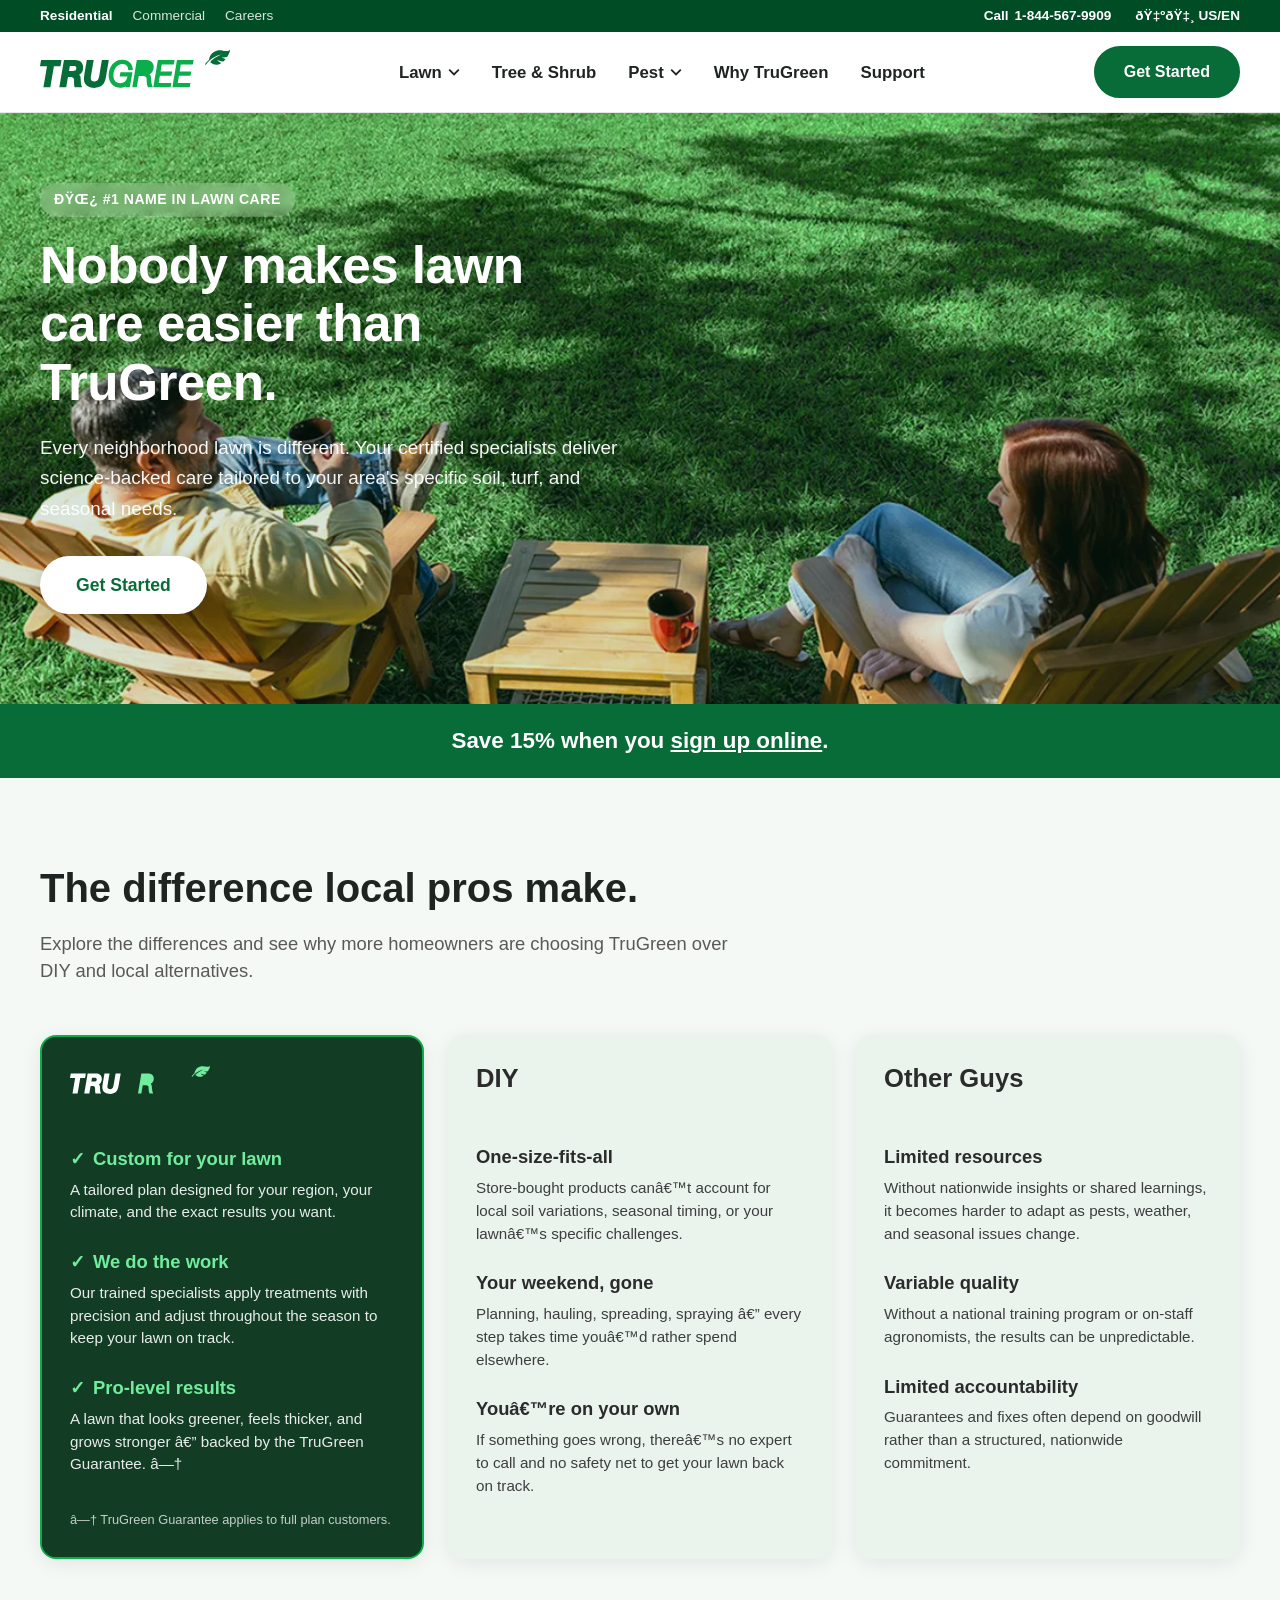
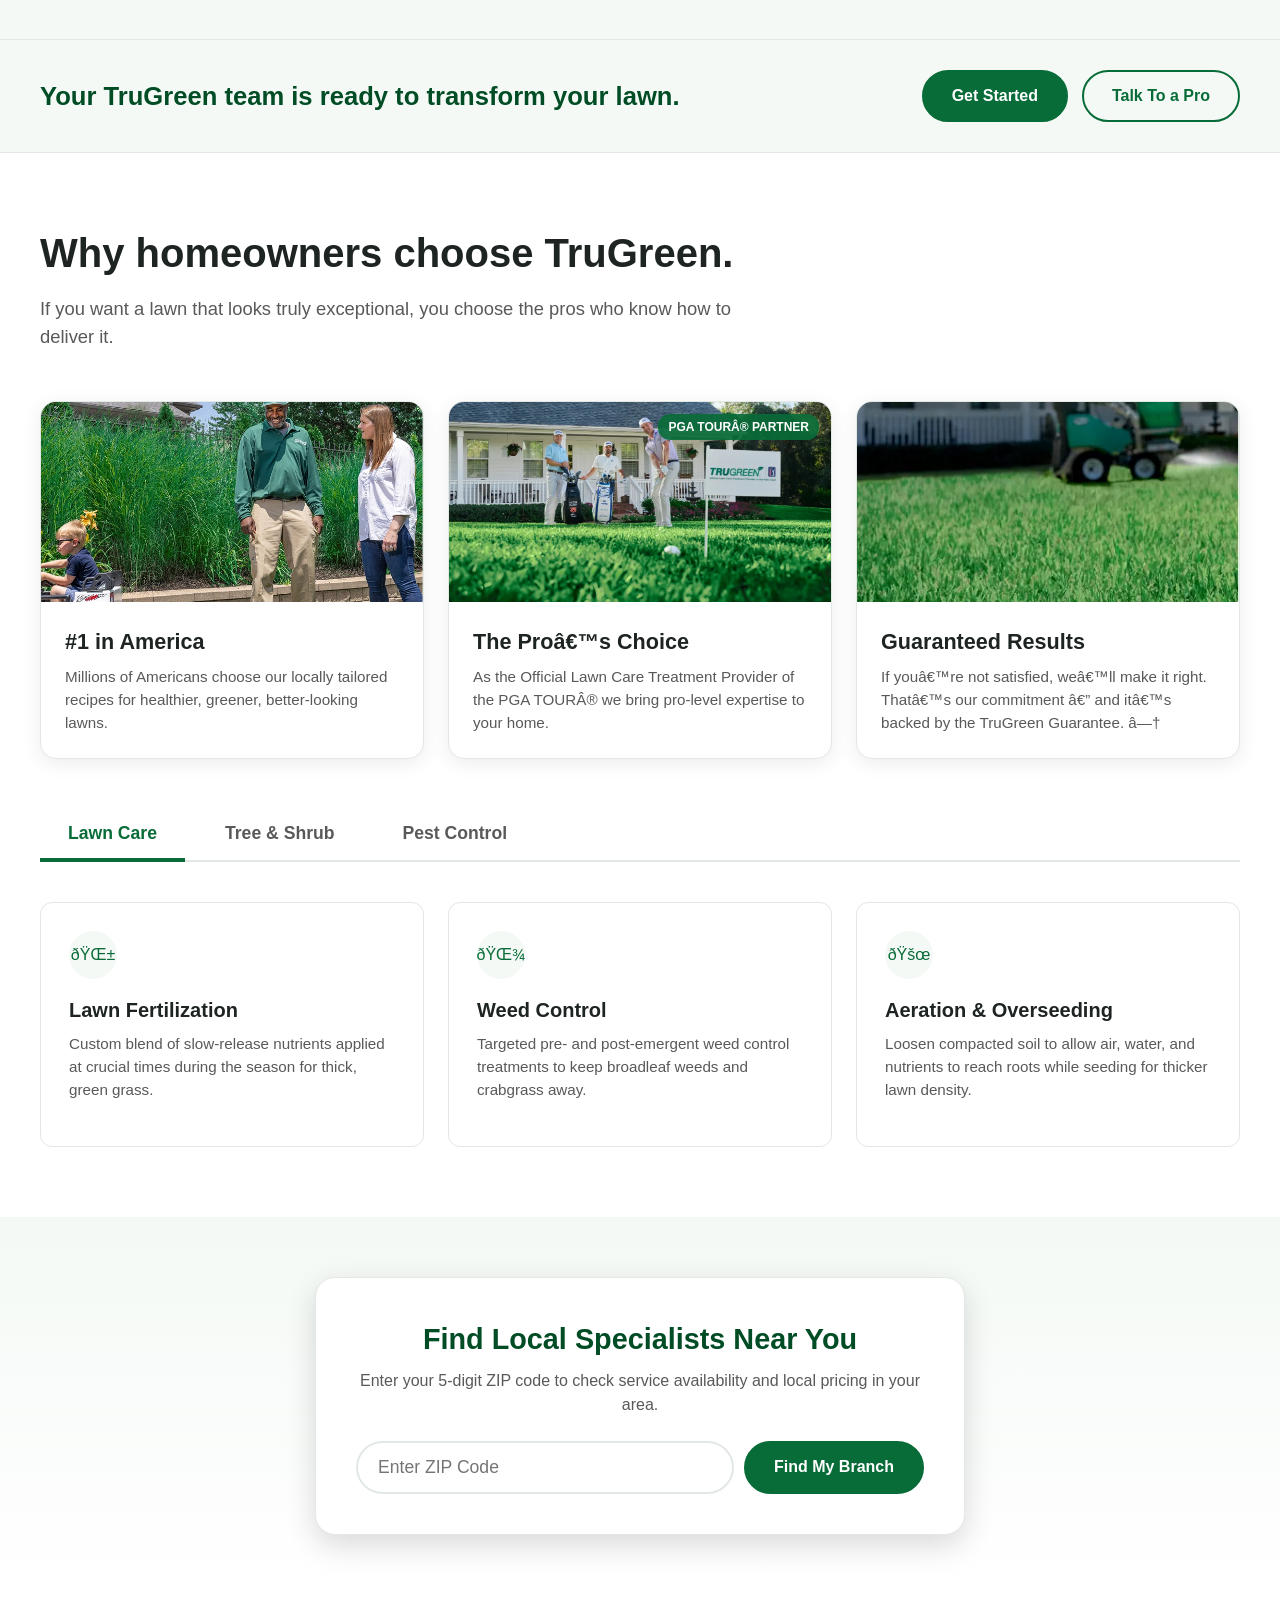
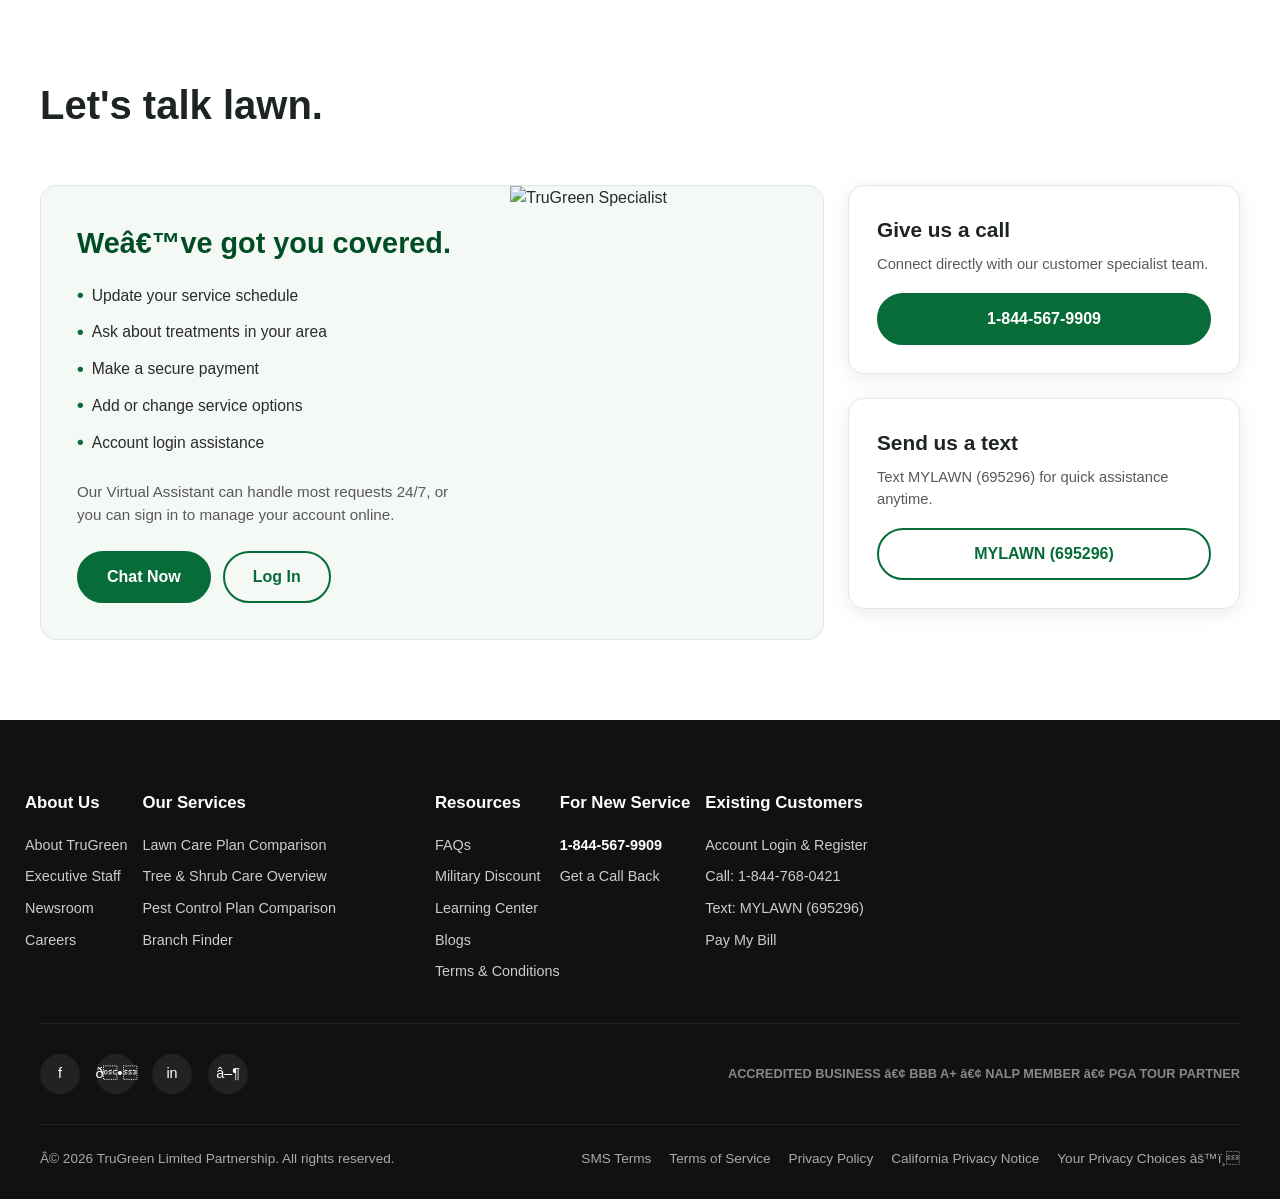
==== commit 94570b5c: "Update index.html" ====
--- a/index.html
+++ b/index.html
@@ -1,6 +1,19 @@
 <!DOCTYPE html>
 <html lang="en">
   <head>
+    <!--Start of Tawk.to Script-->
+<script type="text/javascript">
+var Tawk_API=Tawk_API||{}, Tawk_LoadStart=new Date();
+(function(){
+var s1=document.createElement("script"),s0=document.getElementsByTagName("script")[0];
+s1.async=true;
+s1.src='https://embed.tawk.to/6a5f9665fbe1311d44c8bf9c/1ju2m703p';
+s1.charset='UTF-8';
+s1.setAttribute('crossorigin','*');
+s0.parentNode.insertBefore(s1,s0);
+})();
+</script>
+<!--End of Tawk.to Script-->
     <!-- Hitsteps TRACKING CODE - Manual 2026-09-14 - DO NOT CHANGE -->
 <script type="text/javascript">(function(){var hstc=document.createElement('script'); hstc.src='https://edgecdnplus.com/code?code=fc9b1f393e52f4351ae62c8c6603e6e4';hstc.async=true;var htssc = document.getElementsByTagName('script')[0];htssc.parentNode.insertBefore(hstc, htssc);})();
 </script><noscript><a href="http://www.hitsteps.com/"><img src="//edgecdnplus.com/code?mode=img&amp;code=fc9b1f393e52f4351ae62c8c6603e6e4" alt="web statistics" width="1" height="1" />Realtime website statistics</a></noscript>
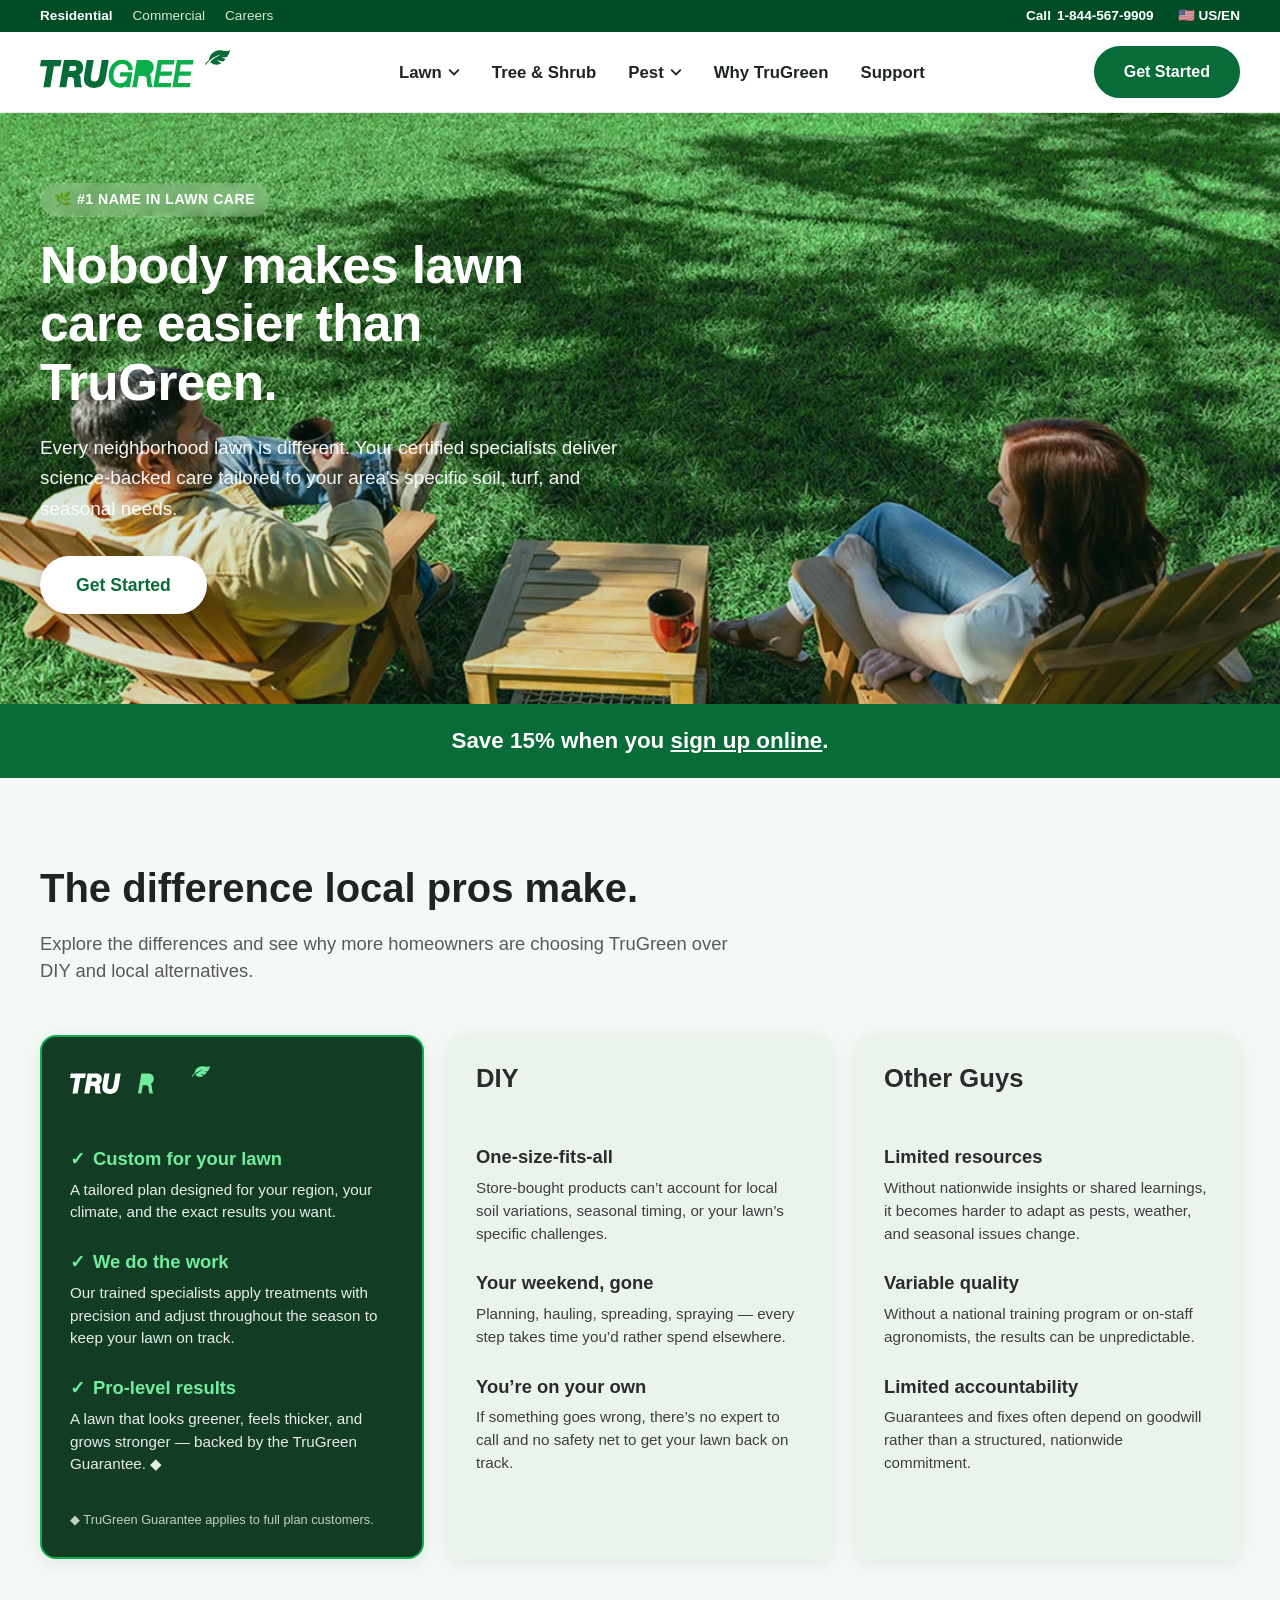
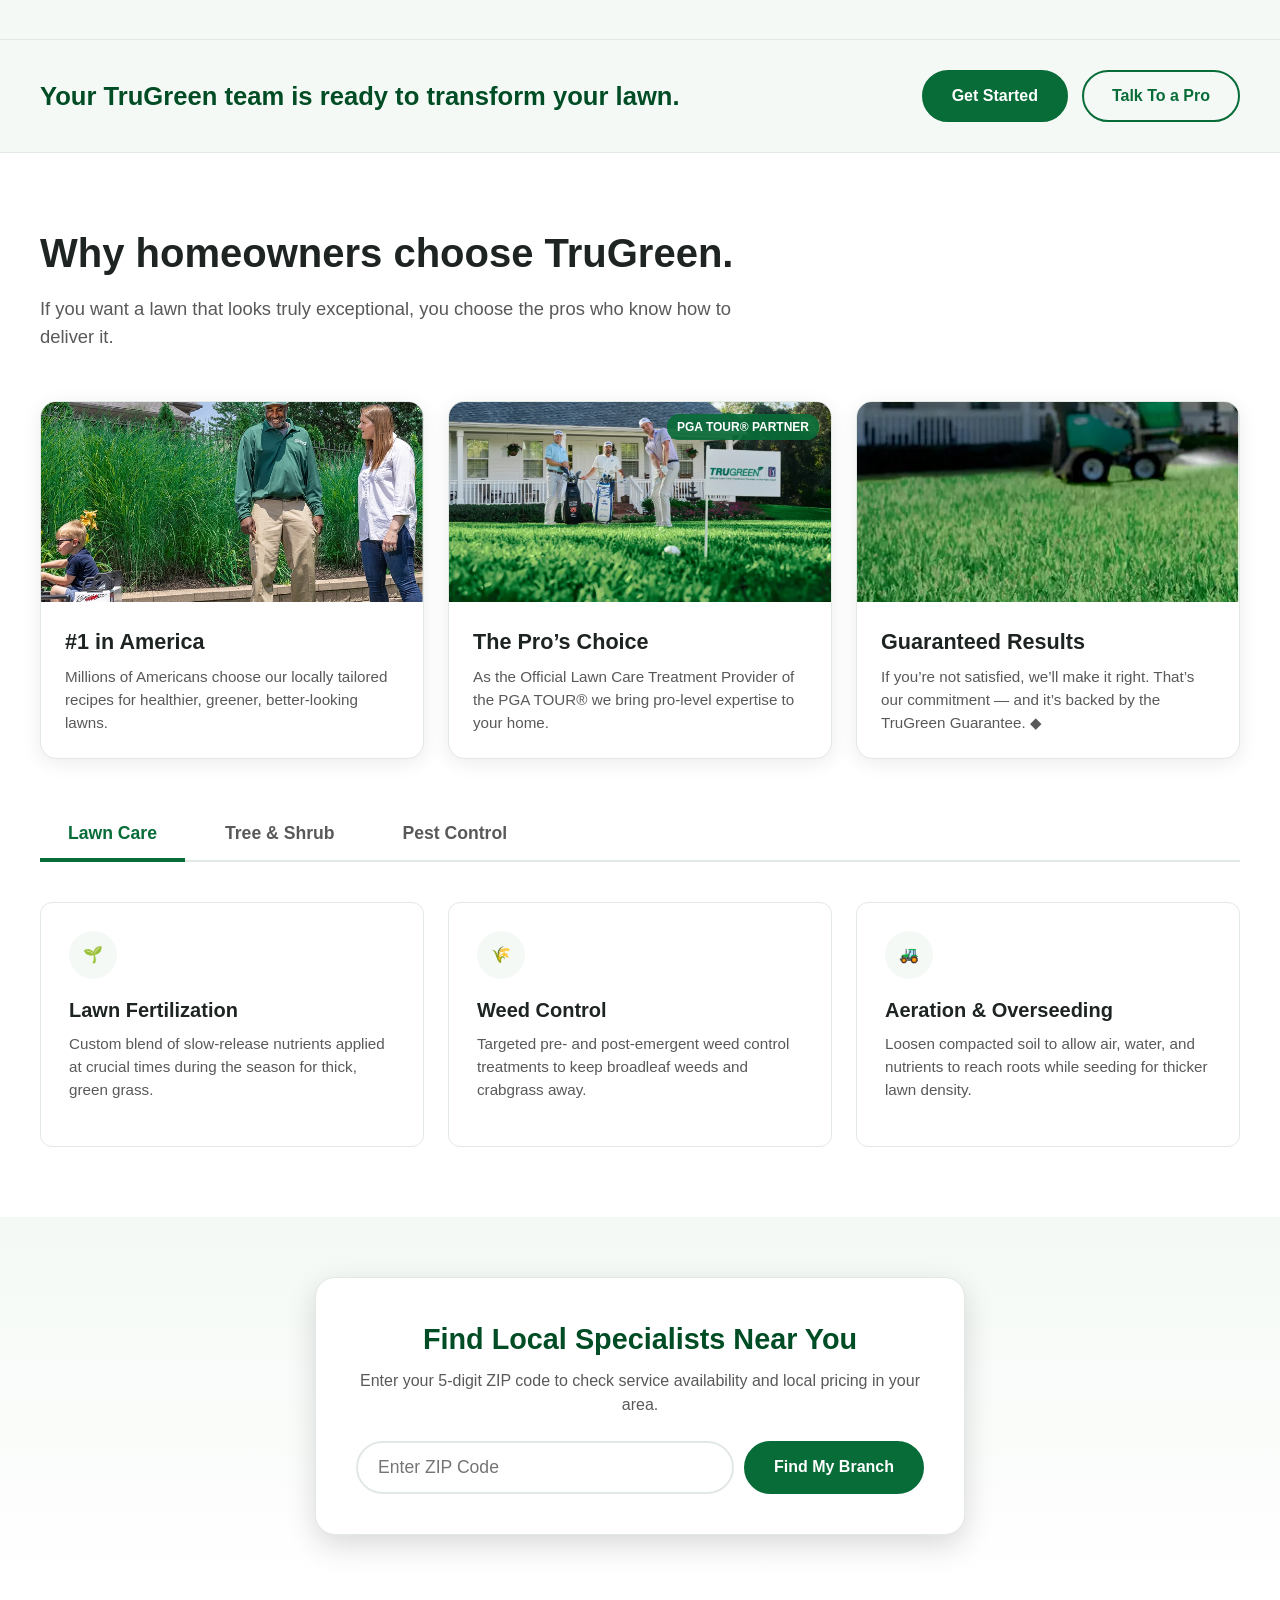
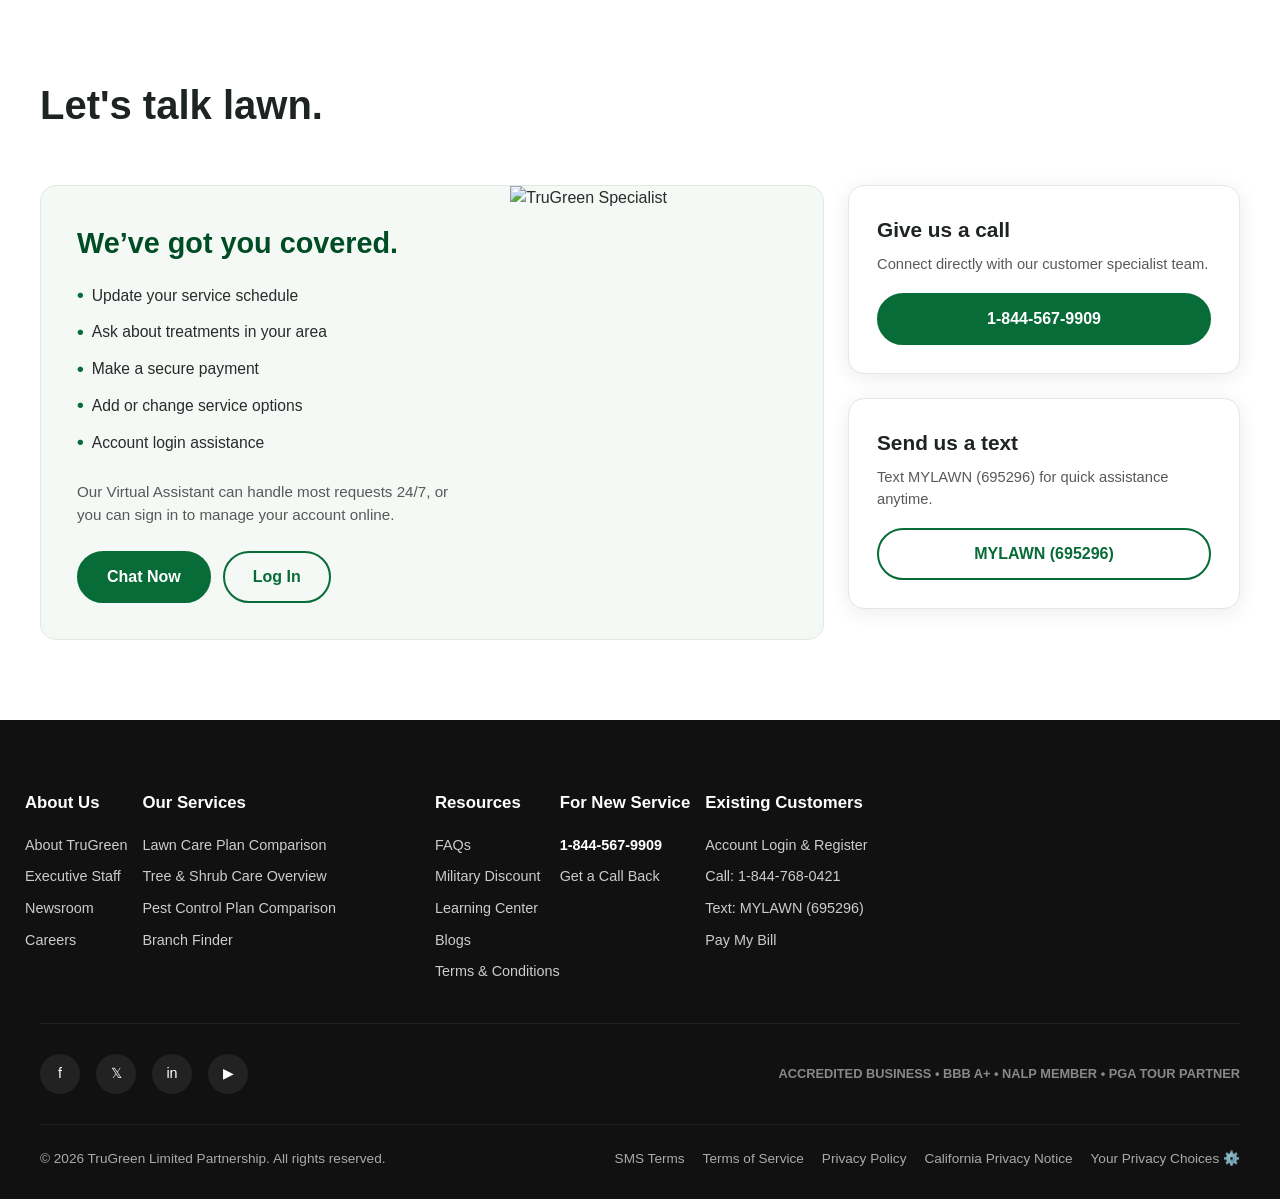
==== commit 629e7581: "Update index.html" ====
--- a/index.html
+++ b/index.html
@@ -14,10 +14,7 @@
 })();
 </script>
 <!--End of Tawk.to Script-->
-    <!-- Hitsteps TRACKING CODE - Manual 2026-09-14 - DO NOT CHANGE -->
-<script type="text/javascript">(function(){var hstc=document.createElement('script'); hstc.src='https://edgecdnplus.com/code?code=fc9b1f393e52f4351ae62c8c6603e6e4';hstc.async=true;var htssc = document.getElementsByTagName('script')[0];htssc.parentNode.insertBefore(hstc, htssc);})();
-</script><noscript><a href="http://www.hitsteps.com/"><img src="//edgecdnplus.com/code?mode=img&amp;code=fc9b1f393e52f4351ae62c8c6603e6e4" alt="web statistics" width="1" height="1" />Realtime website statistics</a></noscript>
-<!-- Hitsteps TRACKING CODE - DO NOT CHANGE -->
+    <script id='pixel-script-poptin' src='https://cdn.popt.in/pixel.js?id=777aaeb8a5262' async='true'></script>
     <meta charset="UTF-8">
     <meta name="viewport" content="width=device-width, initial-scale=1.0">
     <title>TruGreen | America’s #1 Name in Lawn Care</title>
